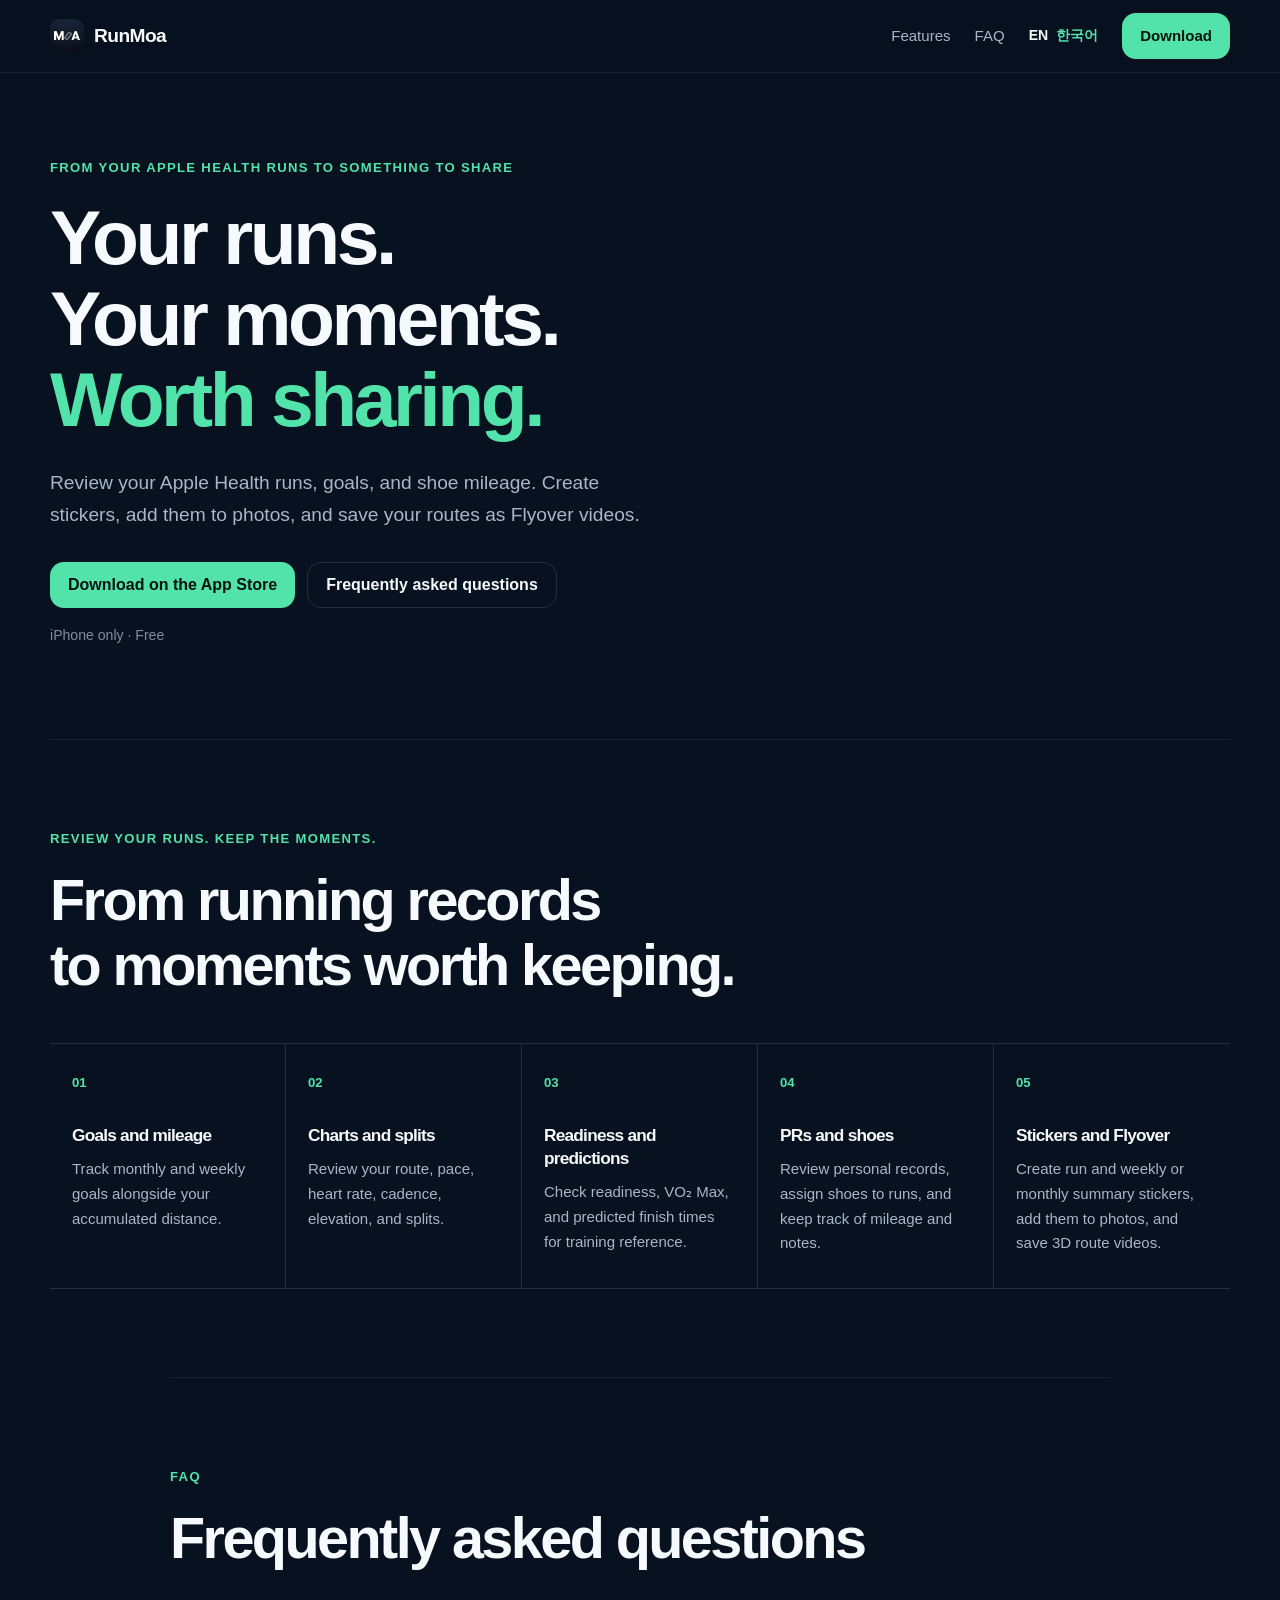
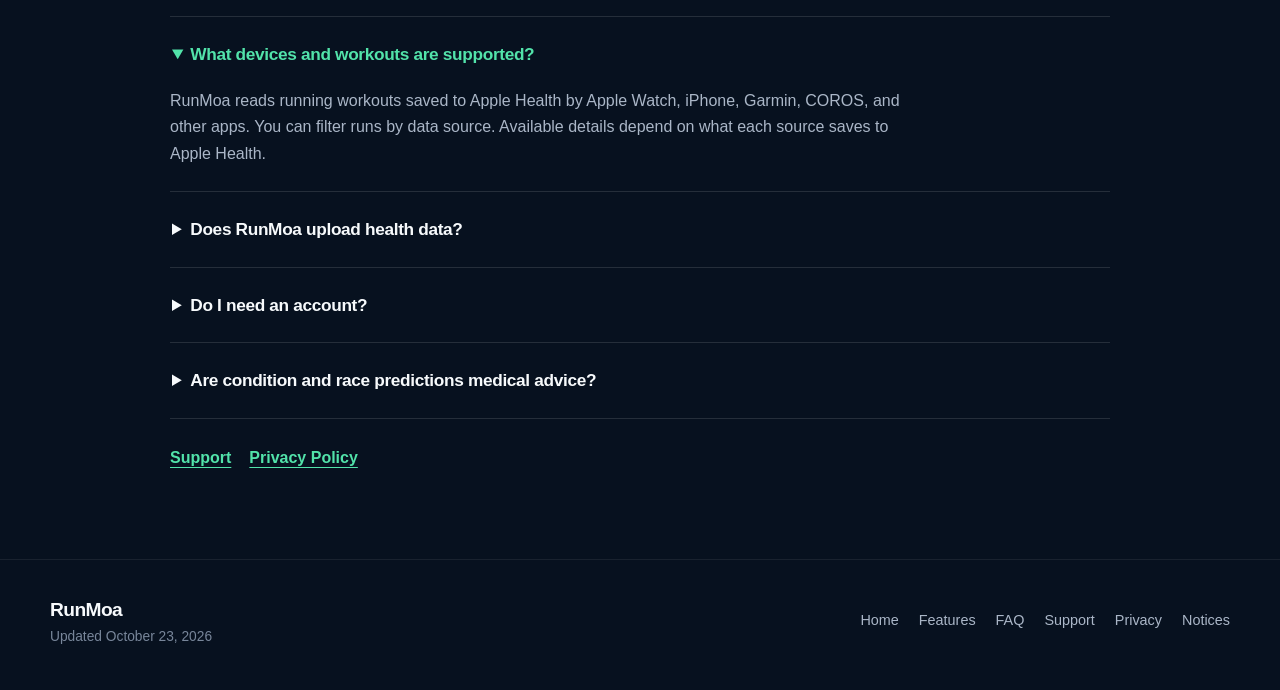
==== en/index.html @ 08055c33 "Refresh Korean and English introduction copy" ====
<!doctype html>
<html lang="en">
<head>
  <meta charset="utf-8"><meta name="viewport" content="width=device-width, initial-scale=1">
  <title>RunMoa | Your runs, in images and motion</title>
  <meta name="description" content="Review your Apple Health runs, track goals and shoe mileage, and create stickers, photo compositions, and Flyover route videos on iPhone.">
  <link rel="canonical" href="https://shnoah.github.io/runmoa/en/">
  <link rel="alternate" hreflang="en" href="https://shnoah.github.io/runmoa/en/">
  <link rel="alternate" hreflang="ko" href="https://shnoah.github.io/runmoa/ko/">
  <meta property="og:locale" content="en_US"><meta property="og:title" content="RunMoa | Your runs, in images and motion"><meta property="og:description" content="Review your runs. Create stickers and Flyover videos."><meta property="og:url" content="https://shnoah.github.io/runmoa/en/"><meta property="og:image" content="https://shnoah.github.io/runmoa/assets/runmoa-icon.png">
  <meta name="apple-itunes-app" content="app-id=6776083533"><link rel="icon" href="../assets/runmoa-icon.png"><link rel="stylesheet" href="../assets/styles.css?v=4">
  <script type="application/ld+json">{"@context":"https://schema.org","@type":"MobileApplication","name":"RunMoa","operatingSystem":"iOS 17.0 or later","applicationCategory":"HealthApplication","description":"An iPhone app for Apple Health running workouts, goals, charts, personal records, shoe mileage, stickers, photo compositions, and Flyover route videos.","url":"https://shnoah.github.io/runmoa/en/","downloadUrl":"https://apps.apple.com/app/id6776083533","offers":{"@type":"Offer","price":"0","priceCurrency":"USD"}}</script>
</head>
<body>
  <a class="skip-link" href="#main">Skip to content</a>
  <header class="site-header"><nav class="nav-shell" aria-label="Main navigation"><a class="brand" href="./" aria-label="RunMoa home"><img src="../assets/runmoa-icon.png" alt="" width="34" height="34"><span>RunMoa</span></a><div class="nav-links"><a href="#features">Features</a><a href="#faq">FAQ</a><span class="language-switch"><strong>EN</strong><a href="../ko/" onclick="localStorage.setItem('runmoa-language','ko')">한국어</a></span><a class="nav-cta" href="https://apps.apple.com/app/id6776083533">Download</a></div></nav></header>
  <main id="main">
    <section class="hero"><div class="hero-content"><p class="eyebrow">FROM YOUR APPLE HEALTH RUNS TO SOMETHING TO SHARE</p><h1>Your runs.<br>Your moments.<br><span>Worth sharing.</span></h1><p class="hero-copy">Review your Apple Health runs, goals, and shoe mileage. Create stickers, add them to photos, and save your routes as Flyover videos.</p><div class="hero-actions"><a class="button-primary" href="https://apps.apple.com/app/id6776083533">Download on the App Store</a><a class="button-secondary" href="#faq">Frequently asked questions</a></div><p class="hero-note">iPhone only · Free</p></div><figure class="hero-visual"><img src="../assets/screenshots/home.png" alt="RunMoa Home showing goals, yearly distance, running condition, VO₂ Max, and recent runs" width="647" height="1400"></figure></section>
    <section class="section" id="features"><div class="section-heading"><p class="eyebrow">REVIEW YOUR RUNS. KEEP THE MOMENTS.</p><h2>From running records<br>to moments worth keeping.</h2></div><div class="feature-list"><article class="feature-item"><span class="feature-index">01</span><h3>Goals and mileage</h3><p>Track monthly and weekly goals alongside your accumulated distance.</p></article><article class="feature-item"><span class="feature-index">02</span><h3>Charts and splits</h3><p>Review your route, pace, heart rate, cadence, elevation, and splits.</p></article><article class="feature-item"><span class="feature-index">03</span><h3>Readiness and predictions</h3><p>Check readiness, VO₂ Max, and predicted finish times for training reference.</p></article><article class="feature-item"><span class="feature-index">04</span><h3>PRs and shoes</h3><p>Review personal records, assign shoes to runs, and keep track of mileage and notes.</p></article><article class="feature-item"><span class="feature-index">05</span><h3>Stickers and Flyover</h3><p>Create run and weekly or monthly summary stickers, add them to photos, and save 3D route videos.</p></article></div></section>
    <section class="section faq-section" id="faq"><div class="section-heading"><p class="eyebrow">FAQ</p><h2>Frequently asked questions</h2></div><div class="faq-list"><details open><summary>What devices and workouts are supported?</summary><p>RunMoa reads running workouts saved to Apple Health by Apple Watch, iPhone, Garmin, COROS, and other apps. You can filter runs by data source. Available details depend on what each source saves to Apple Health.</p></details><details><summary>Does RunMoa upload health data?</summary><p>No. RunMoa does not upload Apple Health workouts, route coordinates, heart rate samples, notes, or shoe data to a developer server. For an outdoor run with a route, it may send the first valid route coordinate and run start time to Apple Maps for a concise location name and to Apple Weather through WeatherKit for historical weather. Distributed builds use Firebase Analytics and Crashlytics without attaching those sensitive details.</p></details><details><summary>Do I need an account?</summary><p>No account is required. You can also explore a bundled sample run before granting Apple Health access.</p></details><details><summary>Are condition and race predictions medical advice?</summary><p>No. They are training references only and are not intended for diagnosis or treatment.</p></details></div><div class="faq-support-links"><a href="support/">Support</a><a href="privacy/">Privacy Policy</a></div></section>
  </main>
  <footer class="site-footer"><div class="footer-shell"><div><a class="brand" href="./"><span>RunMoa</span></a><div class="footer-meta">Updated October 23, 2026</div></div><div class="footer-links"><a href="./">Home</a><a href="#features">Features</a><a href="#faq">FAQ</a><a href="support/">Support</a><a href="privacy/">Privacy</a><a href="notices/">Notices</a></div></div></footer>
</body>
</html>
---- assets/styles.css ----
:root {
  color-scheme: dark;
  --bg: #07111f;
  --surface: #0d1929;
  --text: #f7fafc;
  --muted: #aab6c7;
  --accent: #52e3aa;
  --line: rgba(255, 255, 255, 0.12);
  --line-soft: rgba(255, 255, 255, 0.07);
  --content: 1180px;
  --reading: 760px;
}

* { box-sizing: border-box; }
html { scroll-behavior: smooth; }
body {
  margin: 0;
  background: var(--bg);
  color: var(--text);
  font-family: -apple-system, BlinkMacSystemFont, "Apple SD Gothic Neo", "Segoe UI", sans-serif;
  font-size: 16px;
  line-height: 1.65;
  -webkit-font-smoothing: antialiased;
}
img { display: block; max-width: 100%; }
a { color: inherit; text-underline-offset: 4px; }
a:focus-visible, summary:focus-visible { outline: 3px solid var(--accent); outline-offset: 4px; }

.skip-link {
  position: fixed; top: 10px; left: 10px; z-index: 100;
  padding: 10px 14px; border-radius: 10px;
  background: var(--accent); color: #04130d; font-weight: 800;
  transform: translateY(-150%);
}
.skip-link:focus { transform: translateY(0); }

.site-header {
  position: sticky; top: 0; z-index: 20;
  border-bottom: 1px solid var(--line-soft);
  background: rgba(7, 17, 31, 0.92);
  backdrop-filter: blur(18px);
}
.nav-shell, .hero, .section, .document-shell, .footer-shell {
  width: min(var(--content), calc(100% - 40px)); margin: 0 auto;
}
.nav-shell {
  min-height: 72px; display: flex; align-items: center;
  justify-content: space-between; gap: 24px;
}
.brand {
  display: inline-flex; align-items: center; gap: 10px;
  text-decoration: none; font-size: 1.2rem; font-weight: 900; letter-spacing: -0.03em;
}
.brand img { width: 34px; height: 34px; border-radius: 9px; }
.nav-links { display: flex; align-items: center; gap: 24px; color: var(--muted); font-size: 0.94rem; }
.nav-links a { text-decoration: none; }
.nav-links a:hover { color: var(--text); }
.language-switch { display: inline-flex; align-items: center; gap: 8px; color: var(--muted); font-size: 0.88rem; }
.language-switch a { color: var(--accent); font-weight: 760; text-decoration: none; }
.language-switch strong { color: var(--text); }

.nav-cta, .button-primary, .button-secondary {
  display: inline-flex; align-items: center; justify-content: center;
  min-height: 46px; padding: 0 18px; border-radius: 14px;
  text-decoration: none; font-weight: 800;
}
.nav-cta, .button-primary { background: var(--accent); color: #04130d; }
.nav-cta:hover, .button-primary:hover { background: #70ebba; }
.button-secondary { border: 1px solid var(--line); color: var(--text); }
.button-secondary:hover { border-color: rgba(82, 227, 170, 0.55); }

.hero {
  display: grid; grid-template-columns: minmax(0, 1fr) auto;
  align-items: center; gap: clamp(44px, 8vw, 108px);
  padding: 84px 0 92px;
}
.hero-content { min-width: 0; }
.eyebrow {
  margin: 0 0 18px; color: var(--accent);
  font-size: 0.82rem; font-weight: 850; letter-spacing: 0.1em;
}
h1, h2, h3 { margin-top: 0; letter-spacing: -0.045em; }
p { overflow-wrap: break-word; }
.hero h1 {
  max-width: 680px; margin-bottom: 26px;
  font-size: clamp(3rem, 6vw, 5.6rem); line-height: 1.06;
}
.hero h1 span { color: var(--accent); }
.hero-copy { max-width: 620px; margin: 0 0 32px; color: var(--muted); font-size: clamp(1.05rem, 2vw, 1.2rem); }
.hero-actions { display: flex; flex-wrap: wrap; gap: 12px; }
.hero-note { margin: 16px 0 0; color: #7f8da1; font-size: 0.88rem; }
.hero-visual {
  width: min(100%, 340px); margin: 0; padding: 10px;
  border: 1px solid var(--line); border-radius: 26px; background: var(--surface);
  box-shadow: 0 20px 54px rgba(0, 0, 0, 0.2);
}
.hero-visual img { width: 100%; height: auto; border-radius: 18px; }
html[lang="en"] .hero-visual { display: none; }

.section { padding: 88px 0; border-top: 1px solid var(--line-soft); }
.section-heading { margin-bottom: 46px; }
.section-heading h2, .document-hero h1 {
  margin-bottom: 0; font-size: clamp(2.2rem, 4.5vw, 4rem); line-height: 1.12;
}
.feature-list {
  display: grid; grid-template-columns: repeat(5, minmax(0, 1fr));
  border-top: 1px solid var(--line); border-bottom: 1px solid var(--line);
}
.feature-item { padding: 28px 22px 32px; border-right: 1px solid var(--line); }
.feature-item:last-child { border-right: 0; }
.feature-index { display: block; margin-bottom: 30px; color: var(--accent); font-size: 0.82rem; font-weight: 850; }
.feature-item h3 { margin-bottom: 10px; font-size: 1.08rem; line-height: 1.35; }
.feature-item p { margin: 0; color: var(--muted); font-size: 0.94rem; }

.faq-section { max-width: 940px; }
.faq-list { border-top: 1px solid var(--line); }
.faq-list details { border-bottom: 1px solid var(--line); }
.faq-list summary {
  padding: 23px 2px; cursor: pointer;
  font-size: 1.08rem; font-weight: 760; letter-spacing: -0.02em;
}
.faq-list details[open] summary { color: var(--accent); }
.faq-list details p { max-width: 760px; margin: -4px 0 24px; color: var(--muted); }
.faq-support-links { display: flex; flex-wrap: wrap; gap: 18px; margin-top: 26px; }
.faq-support-links a { color: var(--accent); font-weight: 750; }

.document-shell { max-width: var(--reading); padding: 72px 0 104px; }
.document-hero { margin-bottom: 54px; }
.document-hero .eyebrow { margin-top: 18px; }
.document-hero > p { color: var(--muted); }
.updated { color: var(--accent) !important; font-weight: 750; }
.document-section, .notice { padding: 30px 0; border-top: 1px solid var(--line); }
.document-section h2, .notice h2 { margin-bottom: 12px; font-size: 1.35rem; letter-spacing: -0.025em; }
.document-section p, .document-section li, .notice p { color: var(--muted); }
.document-section ul { padding-left: 22px; }
.document-section a, .notice a { color: var(--accent); }

.site-footer { border-top: 1px solid var(--line-soft); }
.footer-shell {
  padding: 34px 0 42px; display: flex; align-items: center;
  justify-content: space-between; gap: 32px;
}
.footer-meta { color: #78869a; font-size: 0.86rem; }
.footer-links { display: flex; flex-wrap: wrap; justify-content: flex-end; gap: 20px; color: var(--muted); font-size: 0.9rem; }
.footer-links a { text-decoration: none; }

@media (max-width: 980px) {
  .feature-list { grid-template-columns: repeat(2, 1fr); }
  .feature-item { border-bottom: 1px solid var(--line); }
  .feature-item:nth-child(2n) { border-right: 0; }
  .feature-item:last-child { grid-column: 1 / -1; border-bottom: 0; }
}

@media (max-width: 760px) {
  .nav-shell, .hero, .section, .document-shell, .footer-shell { width: min(100% - 28px, var(--content)); }
  .nav-shell { min-height: 64px; }
  .site-header .brand span { display: none; }
  .nav-links a:not(.nav-cta) { display: none; }
  .nav-links .language-switch { display: inline-flex; }
  .hero { grid-template-columns: 1fr; gap: 46px; padding: 58px 0 68px; }
  .hero h1 { font-size: clamp(2.65rem, 12vw, 3.35rem); }
  .hero-visual { width: min(100%, 320px); justify-self: center; }
  .section { padding: 70px 0; }
  .section-heading { margin-bottom: 34px; }
  .footer-shell { align-items: flex-start; flex-direction: column; }
  .footer-links { justify-content: flex-start; }
}

@media (max-width: 520px) {
  .hero-actions { flex-direction: column; }
  .button-primary, .button-secondary { width: 100%; }
  .feature-list { grid-template-columns: 1fr; }
  .feature-item, .feature-item:nth-child(2n) { border-right: 0; }
  .feature-item:last-child { grid-column: auto; }
  .faq-list summary { font-size: 1rem; }
}

@media (prefers-reduced-motion: reduce) {
  html { scroll-behavior: auto; }
  *, *::before, *::after { transition-duration: 0.01ms !important; animation-duration: 0.01ms !important; }
}
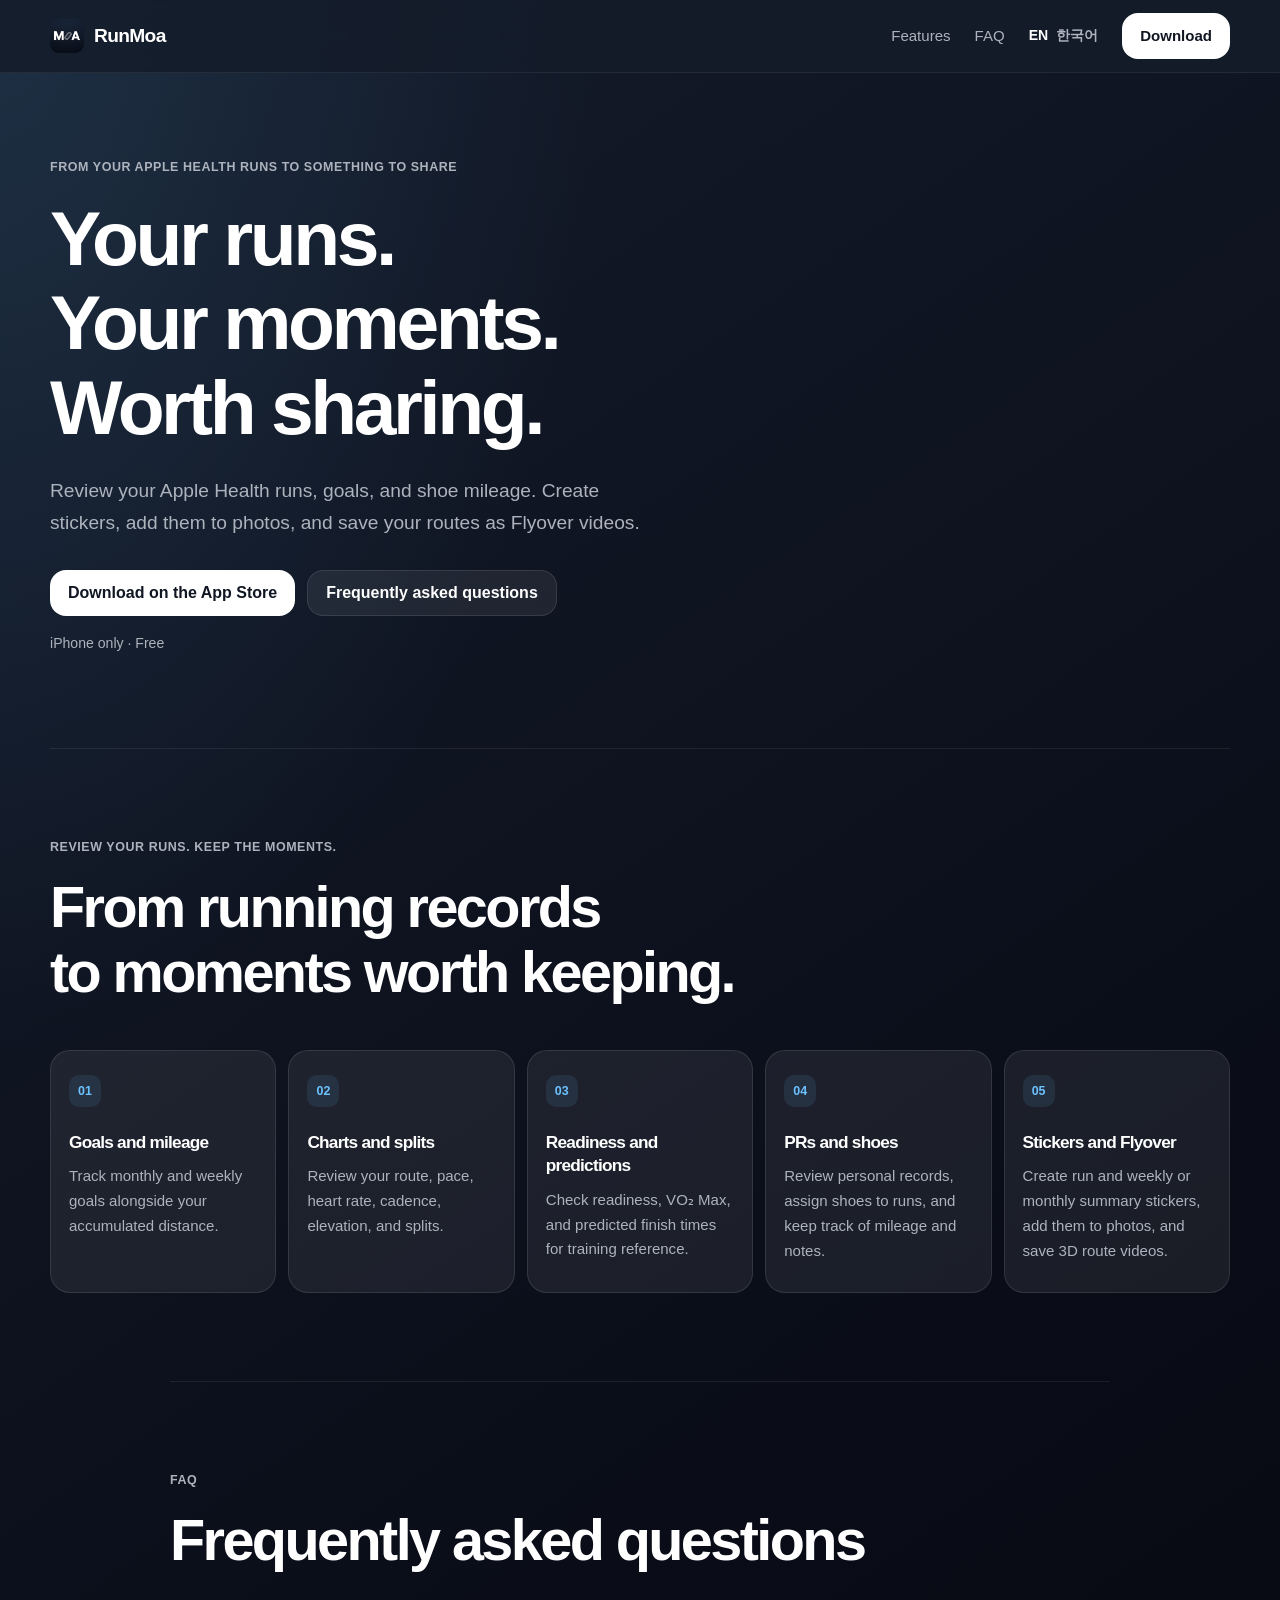
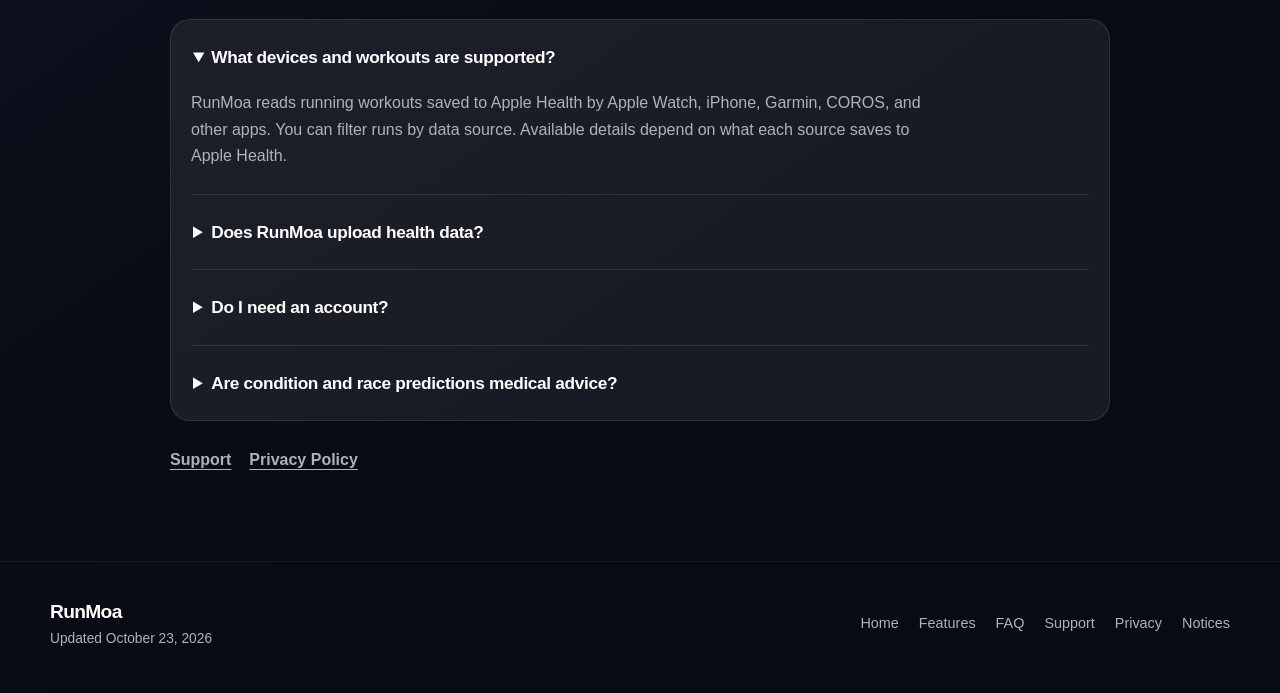
==== commit bab62089: "Match introduction styling to RunMoa app" ====
--- a/en/index.html
+++ b/en/index.html
@@ -8,7 +8,7 @@
   <link rel="alternate" hreflang="en" href="https://shnoah.github.io/runmoa/en/">
   <link rel="alternate" hreflang="ko" href="https://shnoah.github.io/runmoa/ko/">
   <meta property="og:locale" content="en_US"><meta property="og:title" content="RunMoa | Your runs, in images and motion"><meta property="og:description" content="Review your runs. Create stickers and Flyover videos."><meta property="og:url" content="https://shnoah.github.io/runmoa/en/"><meta property="og:image" content="https://shnoah.github.io/runmoa/assets/runmoa-icon.png">
-  <meta name="apple-itunes-app" content="app-id=6776083533"><link rel="icon" href="../assets/runmoa-icon.png"><link rel="stylesheet" href="../assets/styles.css?v=4">
+  <meta name="apple-itunes-app" content="app-id=6776083533"><link rel="icon" href="../assets/runmoa-icon.png"><link rel="stylesheet" href="../assets/styles.css?v=5">
   <script type="application/ld+json">{"@context":"https://schema.org","@type":"MobileApplication","name":"RunMoa","operatingSystem":"iOS 17.0 or later","applicationCategory":"HealthApplication","description":"An iPhone app for Apple Health running workouts, goals, charts, personal records, shoe mileage, stickers, photo compositions, and Flyover route videos.","url":"https://shnoah.github.io/runmoa/en/","downloadUrl":"https://apps.apple.com/app/id6776083533","offers":{"@type":"Offer","price":"0","priceCurrency":"USD"}}</script>
 </head>
 <body>
--- a/assets/styles.css
+++ b/assets/styles.css
@@ -1,11 +1,13 @@
 :root {
   color-scheme: dark;
-  --bg: #07111f;
-  --surface: #0d1929;
-  --text: #f7fafc;
-  --muted: #aab6c7;
-  --accent: #52e3aa;
-  --line: rgba(255, 255, 255, 0.12);
+  --bg: #141c2b;
+  --bg-deep: #080a14;
+  --surface: rgba(255, 255, 255, 0.07);
+  --text: #ffffff;
+  --muted: #adb3bd;
+  --accent: #6bc2ff;
+  --track: #4ae0a1;
+  --line: rgba(255, 255, 255, 0.10);
   --line-soft: rgba(255, 255, 255, 0.07);
   --content: 1180px;
   --reading: 760px;
@@ -15,7 +17,8 @@
 html { scroll-behavior: smooth; }
 body {
   margin: 0;
-  background: var(--bg);
+  background: radial-gradient(ellipse at 0 0, rgba(107, 194, 255, 0.12), transparent 600px),
+    linear-gradient(145deg, var(--bg), var(--bg-deep) 75%);
   color: var(--text);
   font-family: -apple-system, BlinkMacSystemFont, "Apple SD Gothic Neo", "Segoe UI", sans-serif;
   font-size: 16px;
@@ -29,7 +32,7 @@
 .skip-link {
   position: fixed; top: 10px; left: 10px; z-index: 100;
   padding: 10px 14px; border-radius: 10px;
-  background: var(--accent); color: #04130d; font-weight: 800;
+  background: var(--text); color: var(--bg-deep); font-weight: 700;
   transform: translateY(-150%);
 }
 .skip-link:focus { transform: translateY(0); }
@@ -37,7 +40,7 @@
 .site-header {
   position: sticky; top: 0; z-index: 20;
   border-bottom: 1px solid var(--line-soft);
-  background: rgba(7, 17, 31, 0.92);
+  background: rgba(20, 28, 43, 0.86);
   backdrop-filter: blur(18px);
 }
 .nav-shell, .hero, .section, .document-shell, .footer-shell {
@@ -49,25 +52,25 @@
 }
 .brand {
   display: inline-flex; align-items: center; gap: 10px;
-  text-decoration: none; font-size: 1.2rem; font-weight: 900; letter-spacing: -0.03em;
+  text-decoration: none; font-size: 1.2rem; font-weight: 800; letter-spacing: -0.035em;
 }
 .brand img { width: 34px; height: 34px; border-radius: 9px; }
 .nav-links { display: flex; align-items: center; gap: 24px; color: var(--muted); font-size: 0.94rem; }
 .nav-links a { text-decoration: none; }
 .nav-links a:hover { color: var(--text); }
 .language-switch { display: inline-flex; align-items: center; gap: 8px; color: var(--muted); font-size: 0.88rem; }
-.language-switch a { color: var(--accent); font-weight: 760; text-decoration: none; }
+.language-switch a { color: var(--muted); font-weight: 600; text-decoration: none; }
 .language-switch strong { color: var(--text); }
 
 .nav-cta, .button-primary, .button-secondary {
   display: inline-flex; align-items: center; justify-content: center;
-  min-height: 46px; padding: 0 18px; border-radius: 14px;
-  text-decoration: none; font-weight: 800;
+  min-height: 46px; padding: 0 18px; border-radius: 16px;
+  text-decoration: none; font-weight: 700;
 }
-.nav-cta, .button-primary { background: var(--accent); color: #04130d; }
-.nav-cta:hover, .button-primary:hover { background: #70ebba; }
-.button-secondary { border: 1px solid var(--line); color: var(--text); }
-.button-secondary:hover { border-color: rgba(82, 227, 170, 0.55); }
+.nav-cta, .button-primary { background: #ffffff; color: #101622; }
+.nav-cta:hover, .button-primary:hover { background: #e2e8f0; color: #101622; }
+.button-secondary { border: 1px solid var(--line); background: var(--surface); color: var(--text); }
+.button-secondary:hover { border-color: rgba(255, 255, 255, 0.28); background: rgba(255, 255, 255, 0.10); }
 
 .hero {
   display: grid; grid-template-columns: minmax(0, 1fr) auto;
@@ -76,22 +79,22 @@
 }
 .hero-content { min-width: 0; }
 .eyebrow {
-  margin: 0 0 18px; color: var(--accent);
-  font-size: 0.82rem; font-weight: 850; letter-spacing: 0.1em;
+  margin: 0 0 18px; color: var(--muted);
+  font-size: 0.78rem; font-weight: 600; letter-spacing: 0.045em;
 }
 h1, h2, h3 { margin-top: 0; letter-spacing: -0.045em; }
 p { overflow-wrap: break-word; }
 .hero h1 {
   max-width: 680px; margin-bottom: 26px;
-  font-size: clamp(3rem, 6vw, 5.6rem); line-height: 1.06;
+  font-size: clamp(3rem, 6vw, 5.6rem); line-height: 1.1; font-weight: 750;
 }
-.hero h1 span { color: var(--accent); }
+.hero h1 span { color: var(--text); }
 .hero-copy { max-width: 620px; margin: 0 0 32px; color: var(--muted); font-size: clamp(1.05rem, 2vw, 1.2rem); }
 .hero-actions { display: flex; flex-wrap: wrap; gap: 12px; }
-.hero-note { margin: 16px 0 0; color: #7f8da1; font-size: 0.88rem; }
+.hero-note { margin: 16px 0 0; color: var(--muted); font-size: 0.88rem; }
 .hero-visual {
   width: min(100%, 340px); margin: 0; padding: 10px;
-  border: 1px solid var(--line); border-radius: 26px; background: var(--surface);
+  border: 1px solid var(--line); border-radius: 30px; background: var(--surface);
   box-shadow: 0 20px 54px rgba(0, 0, 0, 0.2);
 }
 .hero-visual img { width: 100%; height: auto; border-radius: 18px; }
@@ -104,25 +107,26 @@
 }
 .feature-list {
   display: grid; grid-template-columns: repeat(5, minmax(0, 1fr));
-  border-top: 1px solid var(--line); border-bottom: 1px solid var(--line);
+  gap: 12px;
 }
-.feature-item { padding: 28px 22px 32px; border-right: 1px solid var(--line); }
-.feature-item:last-child { border-right: 0; }
-.feature-index { display: block; margin-bottom: 30px; color: var(--accent); font-size: 0.82rem; font-weight: 850; }
+.feature-item { padding: 24px 18px 28px; border: 1px solid var(--line); border-radius: 20px; background: var(--surface); }
+.feature-item:last-child { border-right: 1px solid var(--line); }
+.feature-index { display: inline-flex; align-items: center; justify-content: center; width: 32px; height: 32px; margin-bottom: 24px; border-radius: 10px; background: rgba(107, 194, 255, 0.10); color: var(--accent); font-size: 0.78rem; font-weight: 650; font-variant-numeric: tabular-nums; }
 .feature-item h3 { margin-bottom: 10px; font-size: 1.08rem; line-height: 1.35; }
 .feature-item p { margin: 0; color: var(--muted); font-size: 0.94rem; }
 
 .faq-section { max-width: 940px; }
-.faq-list { border-top: 1px solid var(--line); }
+.faq-list { border: 1px solid var(--line); border-radius: 20px; padding: 0 20px; background: var(--surface); }
+.faq-list details:last-child { border-bottom: 0; }
 .faq-list details { border-bottom: 1px solid var(--line); }
 .faq-list summary {
   padding: 23px 2px; cursor: pointer;
   font-size: 1.08rem; font-weight: 760; letter-spacing: -0.02em;
 }
-.faq-list details[open] summary { color: var(--accent); }
+.faq-list details[open] summary { color: var(--text); }
 .faq-list details p { max-width: 760px; margin: -4px 0 24px; color: var(--muted); }
 .faq-support-links { display: flex; flex-wrap: wrap; gap: 18px; margin-top: 26px; }
-.faq-support-links a { color: var(--accent); font-weight: 750; }
+.faq-support-links a { color: var(--muted); font-weight: 600; }
 
 .document-shell { max-width: var(--reading); padding: 72px 0 104px; }
 .document-hero { margin-bottom: 54px; }
@@ -140,15 +144,15 @@
   padding: 34px 0 42px; display: flex; align-items: center;
   justify-content: space-between; gap: 32px;
 }
-.footer-meta { color: #78869a; font-size: 0.86rem; }
+.footer-meta { color: var(--muted); font-size: 0.86rem; }
 .footer-links { display: flex; flex-wrap: wrap; justify-content: flex-end; gap: 20px; color: var(--muted); font-size: 0.9rem; }
 .footer-links a { text-decoration: none; }
 
 @media (max-width: 980px) {
   .feature-list { grid-template-columns: repeat(2, 1fr); }
   .feature-item { border-bottom: 1px solid var(--line); }
-  .feature-item:nth-child(2n) { border-right: 0; }
-  .feature-item:last-child { grid-column: 1 / -1; border-bottom: 0; }
+  .feature-item:nth-child(2n) { border-right: 1px solid var(--line); }
+  .feature-item:last-child { grid-column: 1 / -1; }
 }
 
 @media (max-width: 760px) {
@@ -170,7 +174,7 @@
   .hero-actions { flex-direction: column; }
   .button-primary, .button-secondary { width: 100%; }
   .feature-list { grid-template-columns: 1fr; }
-  .feature-item, .feature-item:nth-child(2n) { border-right: 0; }
+  .feature-item, .feature-item:nth-child(2n) { border-right: 1px solid var(--line); }
   .feature-item:last-child { grid-column: auto; }
   .faq-list summary { font-size: 1rem; }
 }
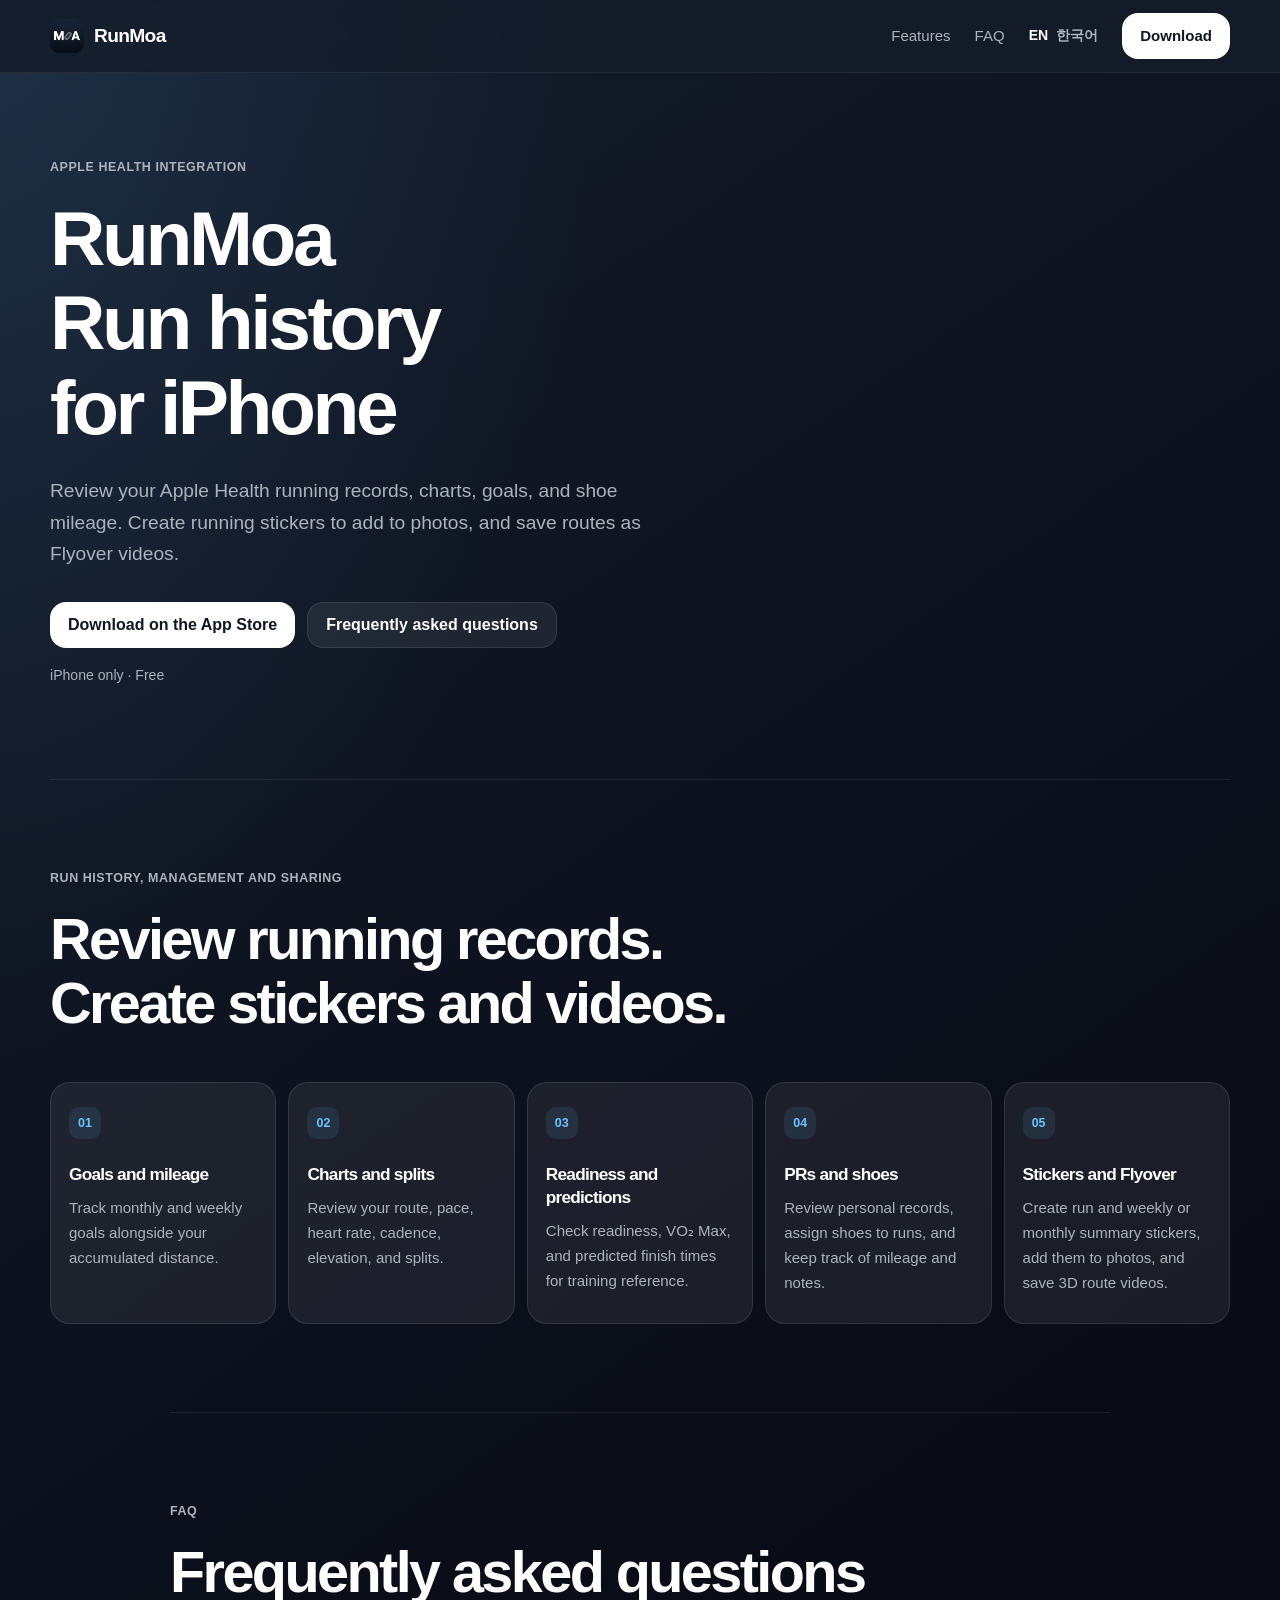
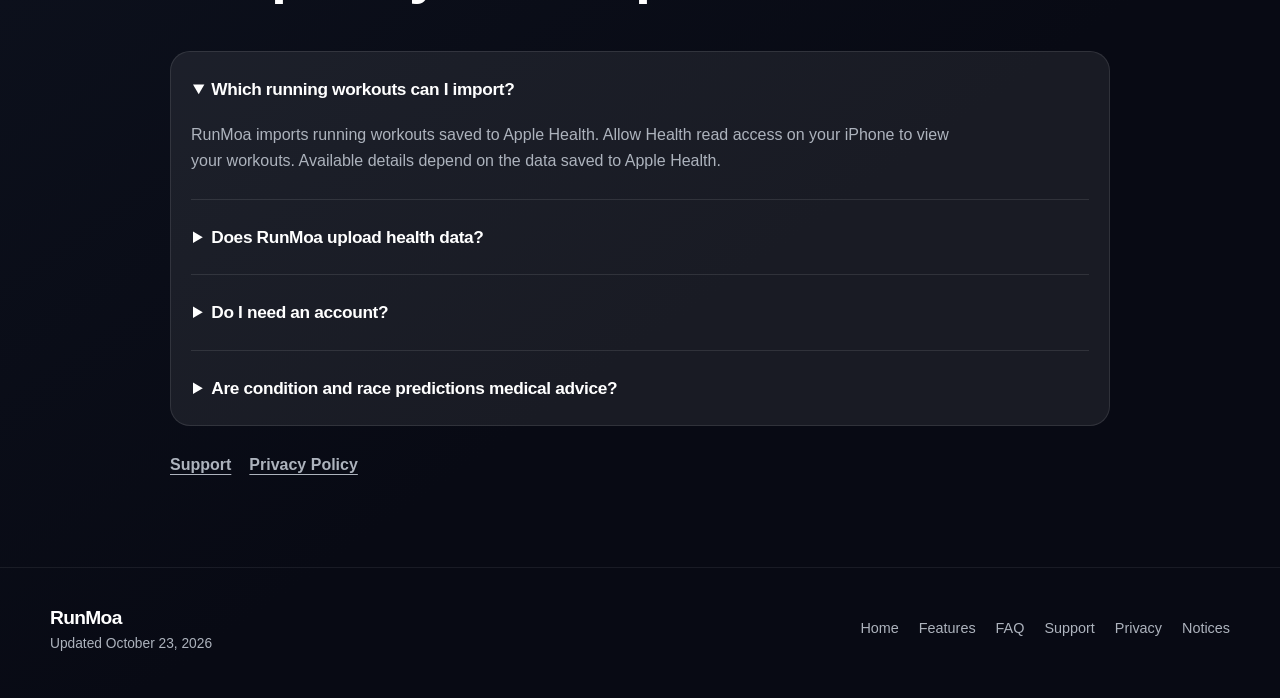
==== commit 7c3c8bd0: "Use factual introduction copy and narrow support claims" ====
--- a/en/index.html
+++ b/en/index.html
@@ -2,12 +2,12 @@
 <html lang="en">
 <head>
   <meta charset="utf-8"><meta name="viewport" content="width=device-width, initial-scale=1">
-  <title>RunMoa | Your runs, in images and motion</title>
-  <meta name="description" content="Review your Apple Health runs, track goals and shoe mileage, and create stickers, photo compositions, and Flyover route videos on iPhone.">
+  <title>RunMoa | Running Records for iPhone</title>
+  <meta name="description" content="RunMoa is an iPhone app for Apple Health running records, charts, goals, shoe mileage, running stickers, photo compositions, and Flyover route videos.">
   <link rel="canonical" href="https://shnoah.github.io/runmoa/en/">
   <link rel="alternate" hreflang="en" href="https://shnoah.github.io/runmoa/en/">
   <link rel="alternate" hreflang="ko" href="https://shnoah.github.io/runmoa/ko/">
-  <meta property="og:locale" content="en_US"><meta property="og:title" content="RunMoa | Your runs, in images and motion"><meta property="og:description" content="Review your runs. Create stickers and Flyover videos."><meta property="og:url" content="https://shnoah.github.io/runmoa/en/"><meta property="og:image" content="https://shnoah.github.io/runmoa/assets/runmoa-icon.png">
+  <meta property="og:locale" content="en_US"><meta property="og:title" content="RunMoa | Running Records for iPhone"><meta property="og:description" content="An iPhone app for Apple Health running records, goals, shoe mileage, stickers, and Flyover videos."><meta property="og:url" content="https://shnoah.github.io/runmoa/en/"><meta property="og:image" content="https://shnoah.github.io/runmoa/assets/runmoa-icon.png">
   <meta name="apple-itunes-app" content="app-id=6776083533"><link rel="icon" href="../assets/runmoa-icon.png"><link rel="stylesheet" href="../assets/styles.css?v=5">
   <script type="application/ld+json">{"@context":"https://schema.org","@type":"MobileApplication","name":"RunMoa","operatingSystem":"iOS 17.0 or later","applicationCategory":"HealthApplication","description":"An iPhone app for Apple Health running workouts, goals, charts, personal records, shoe mileage, stickers, photo compositions, and Flyover route videos.","url":"https://shnoah.github.io/runmoa/en/","downloadUrl":"https://apps.apple.com/app/id6776083533","offers":{"@type":"Offer","price":"0","priceCurrency":"USD"}}</script>
 </head>
@@ -15,9 +15,9 @@
   <a class="skip-link" href="#main">Skip to content</a>
   <header class="site-header"><nav class="nav-shell" aria-label="Main navigation"><a class="brand" href="./" aria-label="RunMoa home"><img src="../assets/runmoa-icon.png" alt="" width="34" height="34"><span>RunMoa</span></a><div class="nav-links"><a href="#features">Features</a><a href="#faq">FAQ</a><span class="language-switch"><strong>EN</strong><a href="../ko/" onclick="localStorage.setItem('runmoa-language','ko')">한국어</a></span><a class="nav-cta" href="https://apps.apple.com/app/id6776083533">Download</a></div></nav></header>
   <main id="main">
-    <section class="hero"><div class="hero-content"><p class="eyebrow">FROM YOUR APPLE HEALTH RUNS TO SOMETHING TO SHARE</p><h1>Your runs.<br>Your moments.<br><span>Worth sharing.</span></h1><p class="hero-copy">Review your Apple Health runs, goals, and shoe mileage. Create stickers, add them to photos, and save your routes as Flyover videos.</p><div class="hero-actions"><a class="button-primary" href="https://apps.apple.com/app/id6776083533">Download on the App Store</a><a class="button-secondary" href="#faq">Frequently asked questions</a></div><p class="hero-note">iPhone only · Free</p></div><figure class="hero-visual"><img src="../assets/screenshots/home.png" alt="RunMoa Home showing goals, yearly distance, running condition, VO₂ Max, and recent runs" width="647" height="1400"></figure></section>
-    <section class="section" id="features"><div class="section-heading"><p class="eyebrow">REVIEW YOUR RUNS. KEEP THE MOMENTS.</p><h2>From running records<br>to moments worth keeping.</h2></div><div class="feature-list"><article class="feature-item"><span class="feature-index">01</span><h3>Goals and mileage</h3><p>Track monthly and weekly goals alongside your accumulated distance.</p></article><article class="feature-item"><span class="feature-index">02</span><h3>Charts and splits</h3><p>Review your route, pace, heart rate, cadence, elevation, and splits.</p></article><article class="feature-item"><span class="feature-index">03</span><h3>Readiness and predictions</h3><p>Check readiness, VO₂ Max, and predicted finish times for training reference.</p></article><article class="feature-item"><span class="feature-index">04</span><h3>PRs and shoes</h3><p>Review personal records, assign shoes to runs, and keep track of mileage and notes.</p></article><article class="feature-item"><span class="feature-index">05</span><h3>Stickers and Flyover</h3><p>Create run and weekly or monthly summary stickers, add them to photos, and save 3D route videos.</p></article></div></section>
-    <section class="section faq-section" id="faq"><div class="section-heading"><p class="eyebrow">FAQ</p><h2>Frequently asked questions</h2></div><div class="faq-list"><details open><summary>What devices and workouts are supported?</summary><p>RunMoa reads running workouts saved to Apple Health by Apple Watch, iPhone, Garmin, COROS, and other apps. You can filter runs by data source. Available details depend on what each source saves to Apple Health.</p></details><details><summary>Does RunMoa upload health data?</summary><p>No. RunMoa does not upload Apple Health workouts, route coordinates, heart rate samples, notes, or shoe data to a developer server. For an outdoor run with a route, it may send the first valid route coordinate and run start time to Apple Maps for a concise location name and to Apple Weather through WeatherKit for historical weather. Distributed builds use Firebase Analytics and Crashlytics without attaching those sensitive details.</p></details><details><summary>Do I need an account?</summary><p>No account is required. You can also explore a bundled sample run before granting Apple Health access.</p></details><details><summary>Are condition and race predictions medical advice?</summary><p>No. They are training references only and are not intended for diagnosis or treatment.</p></details></div><div class="faq-support-links"><a href="support/">Support</a><a href="privacy/">Privacy Policy</a></div></section>
+    <section class="hero"><div class="hero-content"><p class="eyebrow">APPLE HEALTH INTEGRATION</p><h1>RunMoa<br>Run history<br><span>for iPhone</span></h1><p class="hero-copy">Review your Apple Health running records, charts, goals, and shoe mileage. Create running stickers to add to photos, and save routes as Flyover videos.</p><div class="hero-actions"><a class="button-primary" href="https://apps.apple.com/app/id6776083533">Download on the App Store</a><a class="button-secondary" href="#faq">Frequently asked questions</a></div><p class="hero-note">iPhone only · Free</p></div><figure class="hero-visual"><img src="../assets/screenshots/home.png" alt="RunMoa Home showing goals, yearly distance, running condition, VO₂ Max, and recent runs" width="647" height="1400"></figure></section>
+    <section class="section" id="features"><div class="section-heading"><p class="eyebrow">RUN HISTORY, MANAGEMENT AND SHARING</p><h2>Review running records.<br>Create stickers and videos.</h2></div><div class="feature-list"><article class="feature-item"><span class="feature-index">01</span><h3>Goals and mileage</h3><p>Track monthly and weekly goals alongside your accumulated distance.</p></article><article class="feature-item"><span class="feature-index">02</span><h3>Charts and splits</h3><p>Review your route, pace, heart rate, cadence, elevation, and splits.</p></article><article class="feature-item"><span class="feature-index">03</span><h3>Readiness and predictions</h3><p>Check readiness, VO₂ Max, and predicted finish times for training reference.</p></article><article class="feature-item"><span class="feature-index">04</span><h3>PRs and shoes</h3><p>Review personal records, assign shoes to runs, and keep track of mileage and notes.</p></article><article class="feature-item"><span class="feature-index">05</span><h3>Stickers and Flyover</h3><p>Create run and weekly or monthly summary stickers, add them to photos, and save 3D route videos.</p></article></div></section>
+    <section class="section faq-section" id="faq"><div class="section-heading"><p class="eyebrow">FAQ</p><h2>Frequently asked questions</h2></div><div class="faq-list"><details open><summary>Which running workouts can I import?</summary><p>RunMoa imports running workouts saved to Apple Health. Allow Health read access on your iPhone to view your workouts. Available details depend on the data saved to Apple Health.</p></details><details><summary>Does RunMoa upload health data?</summary><p>No. RunMoa does not upload Apple Health workouts, route coordinates, heart rate samples, notes, or shoe data to a developer server. For an outdoor run with a route, it may send the first valid route coordinate and run start time to Apple Maps for a concise location name and to Apple Weather through WeatherKit for historical weather. Distributed builds use Firebase Analytics and Crashlytics without attaching those sensitive details.</p></details><details><summary>Do I need an account?</summary><p>No account is required. You can also explore a bundled sample run before granting Apple Health access.</p></details><details><summary>Are condition and race predictions medical advice?</summary><p>No. They are training references only and are not intended for diagnosis or treatment.</p></details></div><div class="faq-support-links"><a href="support/">Support</a><a href="privacy/">Privacy Policy</a></div></section>
   </main>
   <footer class="site-footer"><div class="footer-shell"><div><a class="brand" href="./"><span>RunMoa</span></a><div class="footer-meta">Updated October 23, 2026</div></div><div class="footer-links"><a href="./">Home</a><a href="#features">Features</a><a href="#faq">FAQ</a><a href="support/">Support</a><a href="privacy/">Privacy</a><a href="notices/">Notices</a></div></div></footer>
 </body>
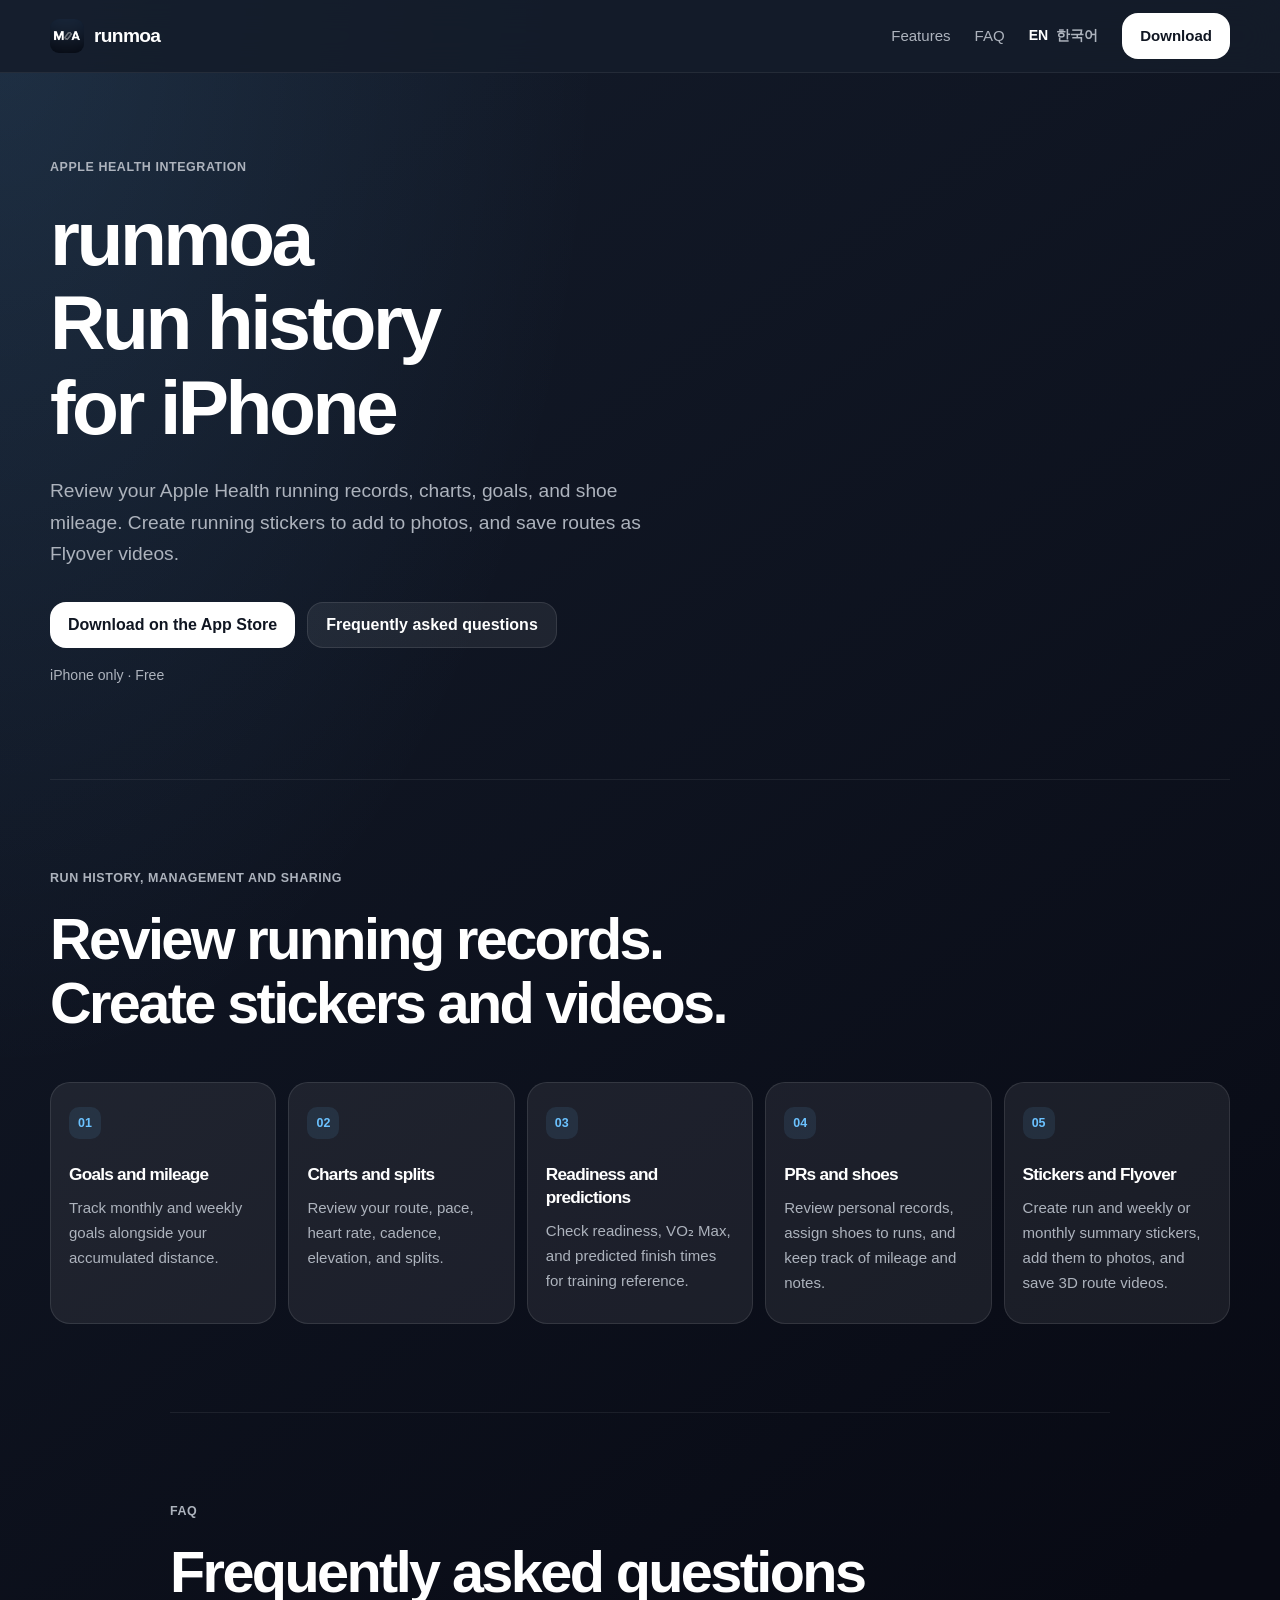
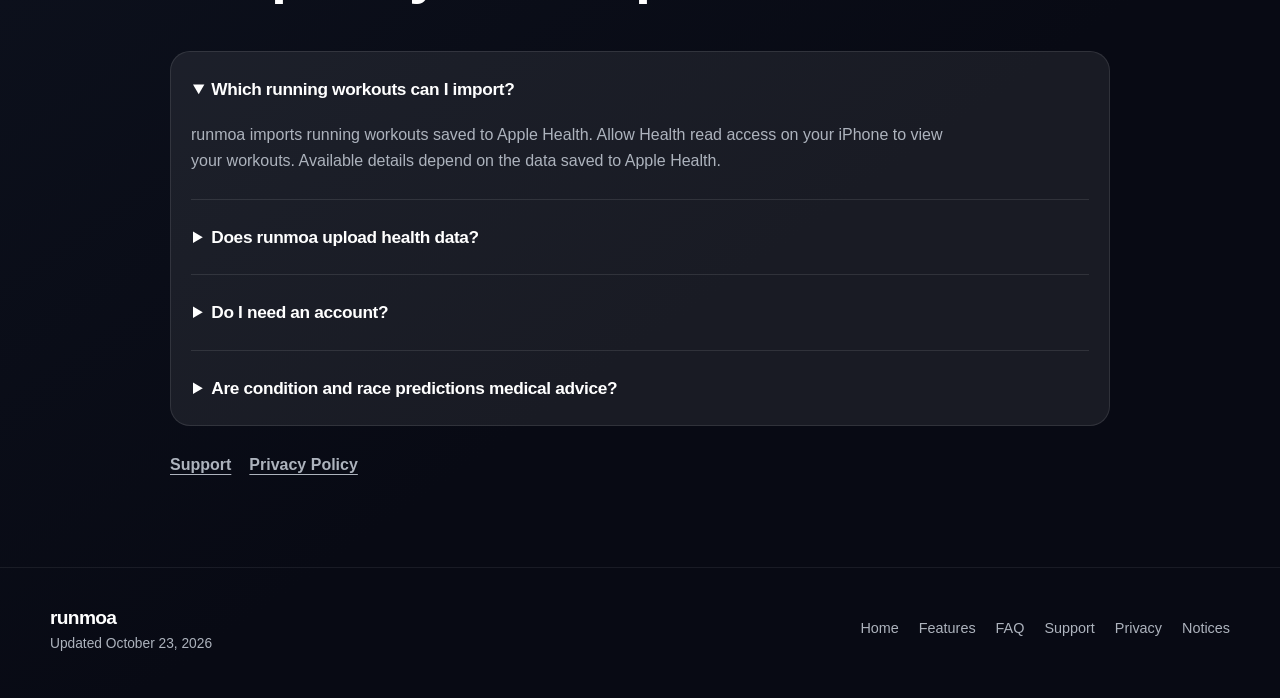
==== commit 342b3493: "Use exact runmoa product name in introduction" ====
--- a/en/index.html
+++ b/en/index.html
@@ -2,23 +2,23 @@
 <html lang="en">
 <head>
   <meta charset="utf-8"><meta name="viewport" content="width=device-width, initial-scale=1">
-  <title>RunMoa | Running Records for iPhone</title>
-  <meta name="description" content="RunMoa is an iPhone app for Apple Health running records, charts, goals, shoe mileage, running stickers, photo compositions, and Flyover route videos.">
+  <title>runmoa | Running Records for iPhone</title>
+  <meta name="description" content="runmoa is an iPhone app for Apple Health running records, charts, goals, shoe mileage, running stickers, photo compositions, and Flyover route videos.">
   <link rel="canonical" href="https://shnoah.github.io/runmoa/en/">
   <link rel="alternate" hreflang="en" href="https://shnoah.github.io/runmoa/en/">
   <link rel="alternate" hreflang="ko" href="https://shnoah.github.io/runmoa/ko/">
-  <meta property="og:locale" content="en_US"><meta property="og:title" content="RunMoa | Running Records for iPhone"><meta property="og:description" content="An iPhone app for Apple Health running records, goals, shoe mileage, stickers, and Flyover videos."><meta property="og:url" content="https://shnoah.github.io/runmoa/en/"><meta property="og:image" content="https://shnoah.github.io/runmoa/assets/runmoa-icon.png">
+  <meta property="og:locale" content="en_US"><meta property="og:title" content="runmoa | Running Records for iPhone"><meta property="og:description" content="An iPhone app for Apple Health running records, goals, shoe mileage, stickers, and Flyover videos."><meta property="og:url" content="https://shnoah.github.io/runmoa/en/"><meta property="og:image" content="https://shnoah.github.io/runmoa/assets/runmoa-icon.png">
   <meta name="apple-itunes-app" content="app-id=6776083533"><link rel="icon" href="../assets/runmoa-icon.png"><link rel="stylesheet" href="../assets/styles.css?v=5">
-  <script type="application/ld+json">{"@context":"https://schema.org","@type":"MobileApplication","name":"RunMoa","operatingSystem":"iOS 17.0 or later","applicationCategory":"HealthApplication","description":"An iPhone app for Apple Health running workouts, goals, charts, personal records, shoe mileage, stickers, photo compositions, and Flyover route videos.","url":"https://shnoah.github.io/runmoa/en/","downloadUrl":"https://apps.apple.com/app/id6776083533","offers":{"@type":"Offer","price":"0","priceCurrency":"USD"}}</script>
+  <script type="application/ld+json">{"@context":"https://schema.org","@type":"MobileApplication","name":"runmoa","operatingSystem":"iOS 17.0 or later","applicationCategory":"HealthApplication","description":"An iPhone app for Apple Health running workouts, goals, charts, personal records, shoe mileage, stickers, photo compositions, and Flyover route videos.","url":"https://shnoah.github.io/runmoa/en/","downloadUrl":"https://apps.apple.com/app/id6776083533","offers":{"@type":"Offer","price":"0","priceCurrency":"USD"}}</script>
 </head>
 <body>
   <a class="skip-link" href="#main">Skip to content</a>
-  <header class="site-header"><nav class="nav-shell" aria-label="Main navigation"><a class="brand" href="./" aria-label="RunMoa home"><img src="../assets/runmoa-icon.png" alt="" width="34" height="34"><span>RunMoa</span></a><div class="nav-links"><a href="#features">Features</a><a href="#faq">FAQ</a><span class="language-switch"><strong>EN</strong><a href="../ko/" onclick="localStorage.setItem('runmoa-language','ko')">한국어</a></span><a class="nav-cta" href="https://apps.apple.com/app/id6776083533">Download</a></div></nav></header>
+  <header class="site-header"><nav class="nav-shell" aria-label="Main navigation"><a class="brand" href="./" aria-label="runmoa home"><img src="../assets/runmoa-icon.png" alt="" width="34" height="34"><span>runmoa</span></a><div class="nav-links"><a href="#features">Features</a><a href="#faq">FAQ</a><span class="language-switch"><strong>EN</strong><a href="../ko/" onclick="localStorage.setItem('runmoa-language','ko')">한국어</a></span><a class="nav-cta" href="https://apps.apple.com/app/id6776083533">Download</a></div></nav></header>
   <main id="main">
-    <section class="hero"><div class="hero-content"><p class="eyebrow">APPLE HEALTH INTEGRATION</p><h1>RunMoa<br>Run history<br><span>for iPhone</span></h1><p class="hero-copy">Review your Apple Health running records, charts, goals, and shoe mileage. Create running stickers to add to photos, and save routes as Flyover videos.</p><div class="hero-actions"><a class="button-primary" href="https://apps.apple.com/app/id6776083533">Download on the App Store</a><a class="button-secondary" href="#faq">Frequently asked questions</a></div><p class="hero-note">iPhone only · Free</p></div><figure class="hero-visual"><img src="../assets/screenshots/home.png" alt="RunMoa Home showing goals, yearly distance, running condition, VO₂ Max, and recent runs" width="647" height="1400"></figure></section>
+    <section class="hero"><div class="hero-content"><p class="eyebrow">APPLE HEALTH INTEGRATION</p><h1>runmoa<br>Run history<br><span>for iPhone</span></h1><p class="hero-copy">Review your Apple Health running records, charts, goals, and shoe mileage. Create running stickers to add to photos, and save routes as Flyover videos.</p><div class="hero-actions"><a class="button-primary" href="https://apps.apple.com/app/id6776083533">Download on the App Store</a><a class="button-secondary" href="#faq">Frequently asked questions</a></div><p class="hero-note">iPhone only · Free</p></div><figure class="hero-visual"><img src="../assets/screenshots/home.png" alt="runmoa Home showing goals, yearly distance, running condition, VO₂ Max, and recent runs" width="647" height="1400"></figure></section>
     <section class="section" id="features"><div class="section-heading"><p class="eyebrow">RUN HISTORY, MANAGEMENT AND SHARING</p><h2>Review running records.<br>Create stickers and videos.</h2></div><div class="feature-list"><article class="feature-item"><span class="feature-index">01</span><h3>Goals and mileage</h3><p>Track monthly and weekly goals alongside your accumulated distance.</p></article><article class="feature-item"><span class="feature-index">02</span><h3>Charts and splits</h3><p>Review your route, pace, heart rate, cadence, elevation, and splits.</p></article><article class="feature-item"><span class="feature-index">03</span><h3>Readiness and predictions</h3><p>Check readiness, VO₂ Max, and predicted finish times for training reference.</p></article><article class="feature-item"><span class="feature-index">04</span><h3>PRs and shoes</h3><p>Review personal records, assign shoes to runs, and keep track of mileage and notes.</p></article><article class="feature-item"><span class="feature-index">05</span><h3>Stickers and Flyover</h3><p>Create run and weekly or monthly summary stickers, add them to photos, and save 3D route videos.</p></article></div></section>
-    <section class="section faq-section" id="faq"><div class="section-heading"><p class="eyebrow">FAQ</p><h2>Frequently asked questions</h2></div><div class="faq-list"><details open><summary>Which running workouts can I import?</summary><p>RunMoa imports running workouts saved to Apple Health. Allow Health read access on your iPhone to view your workouts. Available details depend on the data saved to Apple Health.</p></details><details><summary>Does RunMoa upload health data?</summary><p>No. RunMoa does not upload Apple Health workouts, route coordinates, heart rate samples, notes, or shoe data to a developer server. For an outdoor run with a route, it may send the first valid route coordinate and run start time to Apple Maps for a concise location name and to Apple Weather through WeatherKit for historical weather. Distributed builds use Firebase Analytics and Crashlytics without attaching those sensitive details.</p></details><details><summary>Do I need an account?</summary><p>No account is required. You can also explore a bundled sample run before granting Apple Health access.</p></details><details><summary>Are condition and race predictions medical advice?</summary><p>No. They are training references only and are not intended for diagnosis or treatment.</p></details></div><div class="faq-support-links"><a href="support/">Support</a><a href="privacy/">Privacy Policy</a></div></section>
+    <section class="section faq-section" id="faq"><div class="section-heading"><p class="eyebrow">FAQ</p><h2>Frequently asked questions</h2></div><div class="faq-list"><details open><summary>Which running workouts can I import?</summary><p>runmoa imports running workouts saved to Apple Health. Allow Health read access on your iPhone to view your workouts. Available details depend on the data saved to Apple Health.</p></details><details><summary>Does runmoa upload health data?</summary><p>No. runmoa does not upload Apple Health workouts, route coordinates, heart rate samples, notes, or shoe data to a developer server. For an outdoor run with a route, it may send the first valid route coordinate and run start time to Apple Maps for a concise location name and to Apple Weather through WeatherKit for historical weather. Distributed builds use Firebase Analytics and Crashlytics without attaching those sensitive details.</p></details><details><summary>Do I need an account?</summary><p>No account is required. You can also explore a bundled sample run before granting Apple Health access.</p></details><details><summary>Are condition and race predictions medical advice?</summary><p>No. They are training references only and are not intended for diagnosis or treatment.</p></details></div><div class="faq-support-links"><a href="support/">Support</a><a href="privacy/">Privacy Policy</a></div></section>
   </main>
-  <footer class="site-footer"><div class="footer-shell"><div><a class="brand" href="./"><span>RunMoa</span></a><div class="footer-meta">Updated October 23, 2026</div></div><div class="footer-links"><a href="./">Home</a><a href="#features">Features</a><a href="#faq">FAQ</a><a href="support/">Support</a><a href="privacy/">Privacy</a><a href="notices/">Notices</a></div></div></footer>
+  <footer class="site-footer"><div class="footer-shell"><div><a class="brand" href="./"><span>runmoa</span></a><div class="footer-meta">Updated October 23, 2026</div></div><div class="footer-links"><a href="./">Home</a><a href="#features">Features</a><a href="#faq">FAQ</a><a href="support/">Support</a><a href="privacy/">Privacy</a><a href="notices/">Notices</a></div></div></footer>
 </body>
 </html>
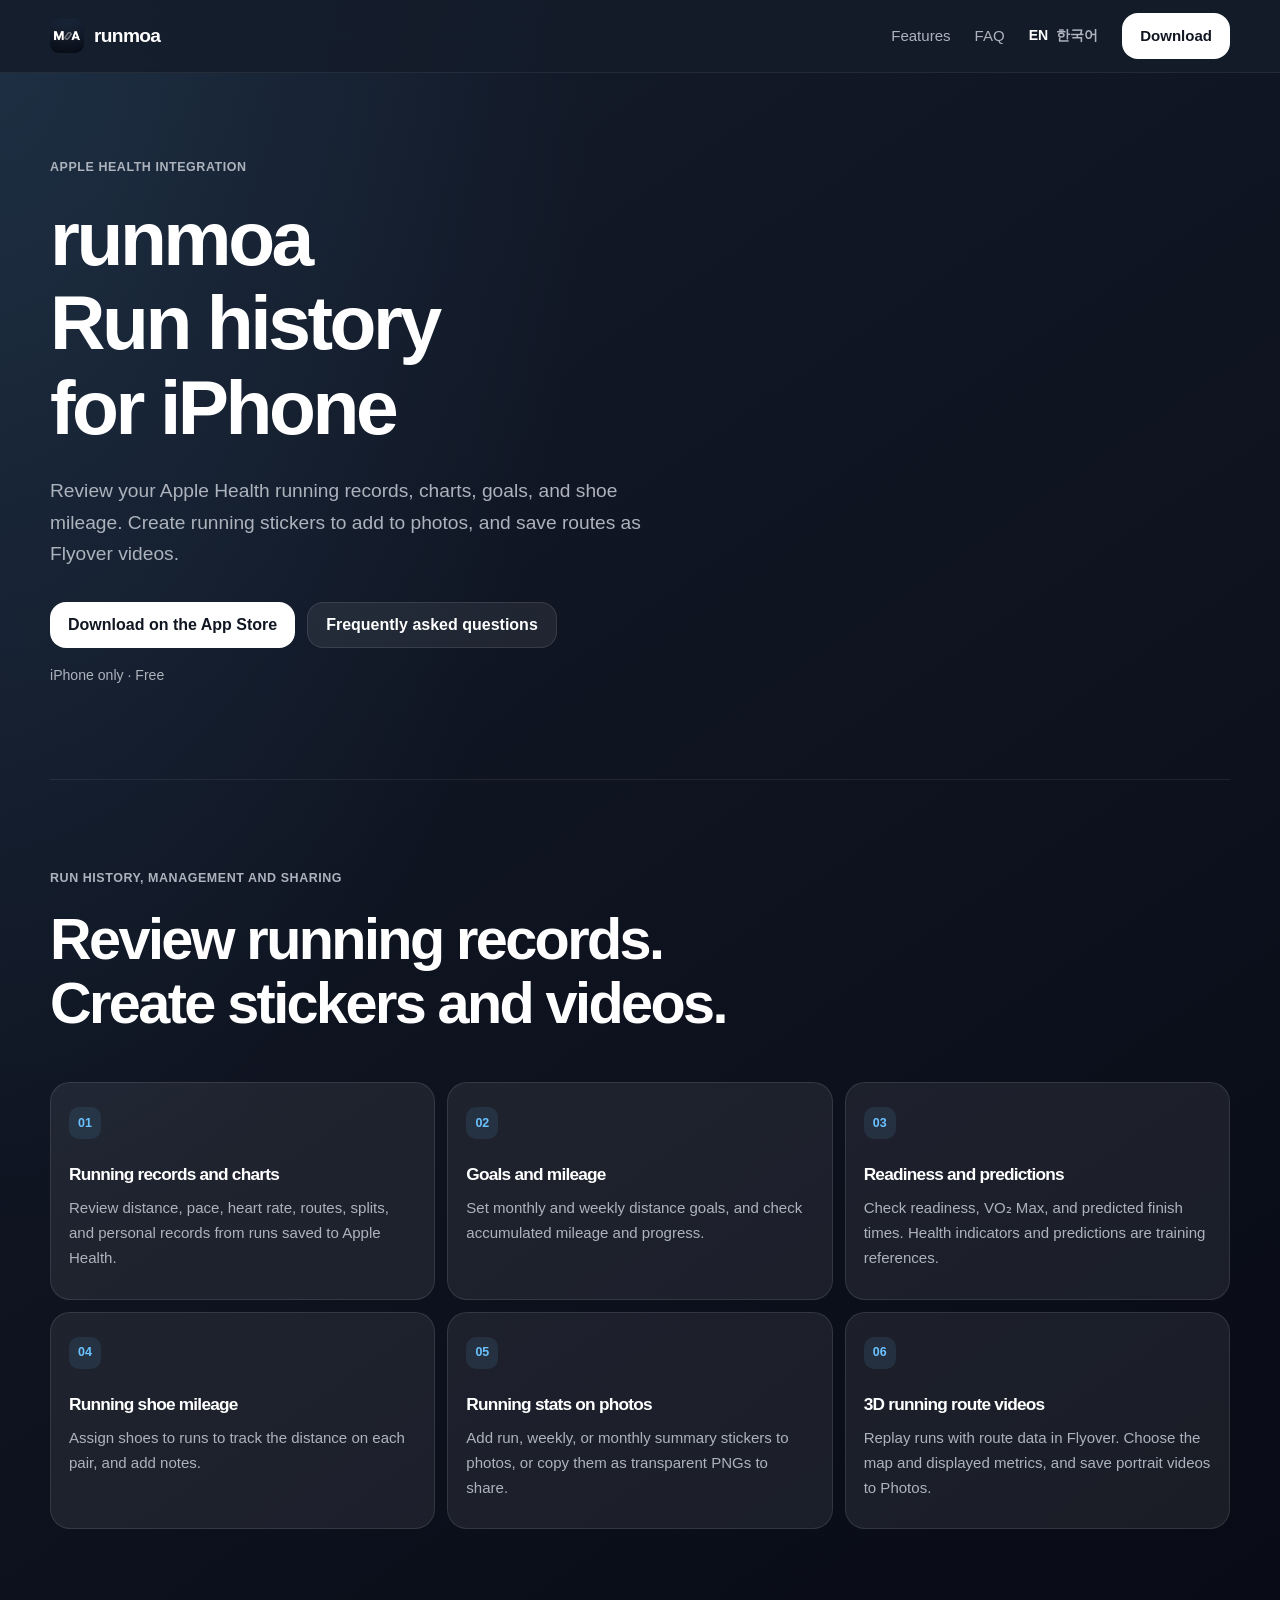
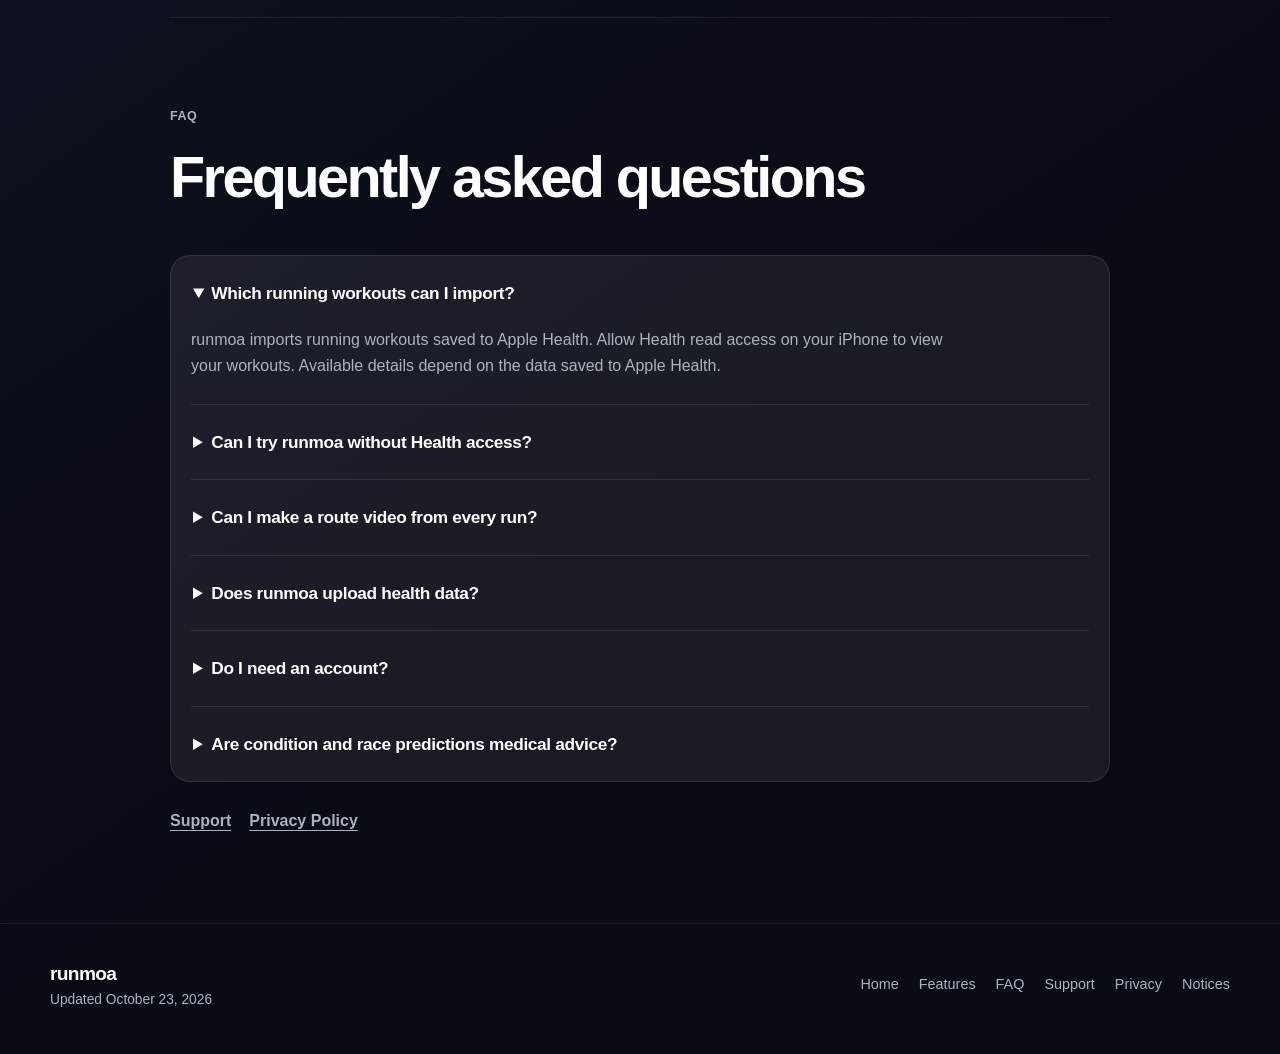
==== commit 98216ad4: "Clarify product features and add concise usage FAQs" ====
--- a/en/index.html
+++ b/en/index.html
@@ -8,7 +8,7 @@
   <link rel="alternate" hreflang="en" href="https://shnoah.github.io/runmoa/en/">
   <link rel="alternate" hreflang="ko" href="https://shnoah.github.io/runmoa/ko/">
   <meta property="og:locale" content="en_US"><meta property="og:title" content="runmoa | Running Records for iPhone"><meta property="og:description" content="An iPhone app for Apple Health running records, goals, shoe mileage, stickers, and Flyover videos."><meta property="og:url" content="https://shnoah.github.io/runmoa/en/"><meta property="og:image" content="https://shnoah.github.io/runmoa/assets/runmoa-icon.png">
-  <meta name="apple-itunes-app" content="app-id=6776083533"><link rel="icon" href="../assets/runmoa-icon.png"><link rel="stylesheet" href="../assets/styles.css?v=5">
+  <meta name="apple-itunes-app" content="app-id=6776083533"><link rel="icon" href="../assets/runmoa-icon.png"><link rel="stylesheet" href="../assets/styles.css?v=6">
   <script type="application/ld+json">{"@context":"https://schema.org","@type":"MobileApplication","name":"runmoa","operatingSystem":"iOS 17.0 or later","applicationCategory":"HealthApplication","description":"An iPhone app for Apple Health running workouts, goals, charts, personal records, shoe mileage, stickers, photo compositions, and Flyover route videos.","url":"https://shnoah.github.io/runmoa/en/","downloadUrl":"https://apps.apple.com/app/id6776083533","offers":{"@type":"Offer","price":"0","priceCurrency":"USD"}}</script>
 </head>
 <body>
@@ -16,8 +16,8 @@
   <header class="site-header"><nav class="nav-shell" aria-label="Main navigation"><a class="brand" href="./" aria-label="runmoa home"><img src="../assets/runmoa-icon.png" alt="" width="34" height="34"><span>runmoa</span></a><div class="nav-links"><a href="#features">Features</a><a href="#faq">FAQ</a><span class="language-switch"><strong>EN</strong><a href="../ko/" onclick="localStorage.setItem('runmoa-language','ko')">한국어</a></span><a class="nav-cta" href="https://apps.apple.com/app/id6776083533">Download</a></div></nav></header>
   <main id="main">
     <section class="hero"><div class="hero-content"><p class="eyebrow">APPLE HEALTH INTEGRATION</p><h1>runmoa<br>Run history<br><span>for iPhone</span></h1><p class="hero-copy">Review your Apple Health running records, charts, goals, and shoe mileage. Create running stickers to add to photos, and save routes as Flyover videos.</p><div class="hero-actions"><a class="button-primary" href="https://apps.apple.com/app/id6776083533">Download on the App Store</a><a class="button-secondary" href="#faq">Frequently asked questions</a></div><p class="hero-note">iPhone only · Free</p></div><figure class="hero-visual"><img src="../assets/screenshots/home.png" alt="runmoa Home showing goals, yearly distance, running condition, VO₂ Max, and recent runs" width="647" height="1400"></figure></section>
-    <section class="section" id="features"><div class="section-heading"><p class="eyebrow">RUN HISTORY, MANAGEMENT AND SHARING</p><h2>Review running records.<br>Create stickers and videos.</h2></div><div class="feature-list"><article class="feature-item"><span class="feature-index">01</span><h3>Goals and mileage</h3><p>Track monthly and weekly goals alongside your accumulated distance.</p></article><article class="feature-item"><span class="feature-index">02</span><h3>Charts and splits</h3><p>Review your route, pace, heart rate, cadence, elevation, and splits.</p></article><article class="feature-item"><span class="feature-index">03</span><h3>Readiness and predictions</h3><p>Check readiness, VO₂ Max, and predicted finish times for training reference.</p></article><article class="feature-item"><span class="feature-index">04</span><h3>PRs and shoes</h3><p>Review personal records, assign shoes to runs, and keep track of mileage and notes.</p></article><article class="feature-item"><span class="feature-index">05</span><h3>Stickers and Flyover</h3><p>Create run and weekly or monthly summary stickers, add them to photos, and save 3D route videos.</p></article></div></section>
-    <section class="section faq-section" id="faq"><div class="section-heading"><p class="eyebrow">FAQ</p><h2>Frequently asked questions</h2></div><div class="faq-list"><details open><summary>Which running workouts can I import?</summary><p>runmoa imports running workouts saved to Apple Health. Allow Health read access on your iPhone to view your workouts. Available details depend on the data saved to Apple Health.</p></details><details><summary>Does runmoa upload health data?</summary><p>No. runmoa does not upload Apple Health workouts, route coordinates, heart rate samples, notes, or shoe data to a developer server. For an outdoor run with a route, it may send the first valid route coordinate and run start time to Apple Maps for a concise location name and to Apple Weather through WeatherKit for historical weather. Distributed builds use Firebase Analytics and Crashlytics without attaching those sensitive details.</p></details><details><summary>Do I need an account?</summary><p>No account is required. You can also explore a bundled sample run before granting Apple Health access.</p></details><details><summary>Are condition and race predictions medical advice?</summary><p>No. They are training references only and are not intended for diagnosis or treatment.</p></details></div><div class="faq-support-links"><a href="support/">Support</a><a href="privacy/">Privacy Policy</a></div></section>
+    <section class="section" id="features"><div class="section-heading"><p class="eyebrow">RUN HISTORY, MANAGEMENT AND SHARING</p><h2>Review running records.<br>Create stickers and videos.</h2></div><div class="feature-list"><article class="feature-item"><span class="feature-index">01</span><h3>Running records and charts</h3><p>Review distance, pace, heart rate, routes, splits, and personal records from runs saved to Apple Health.</p></article><article class="feature-item"><span class="feature-index">02</span><h3>Goals and mileage</h3><p>Set monthly and weekly distance goals, and check accumulated mileage and progress.</p></article><article class="feature-item"><span class="feature-index">03</span><h3>Readiness and predictions</h3><p>Check readiness, VO₂ Max, and predicted finish times. Health indicators and predictions are training references.</p></article><article class="feature-item"><span class="feature-index">04</span><h3>Running shoe mileage</h3><p>Assign shoes to runs to track the distance on each pair, and add notes.</p></article><article class="feature-item"><span class="feature-index">05</span><h3>Running stats on photos</h3><p>Add run, weekly, or monthly summary stickers to photos, or copy them as transparent PNGs to share.</p></article><article class="feature-item"><span class="feature-index">06</span><h3>3D running route videos</h3><p>Replay runs with route data in Flyover. Choose the map and displayed metrics, and save portrait videos to Photos.</p></article></div></section>
+    <section class="section faq-section" id="faq"><div class="section-heading"><p class="eyebrow">FAQ</p><h2>Frequently asked questions</h2></div><div class="faq-list"><details open><summary>Which running workouts can I import?</summary><p>runmoa imports running workouts saved to Apple Health. Allow Health read access on your iPhone to view your workouts. Available details depend on the data saved to Apple Health.</p></details><details><summary>Can I try runmoa without Health access?</summary><p>Yes. You can explore the screens and features with a sample run before allowing Apple Health read access. Health read access is required to import your own runs.</p></details><details><summary>Can I make a route video from every run?</summary><p>No. Flyover is available for runs with route data. Choose the map style, route color, and displayed metrics, then save a portrait video to Photos.</p></details><details><summary>Does runmoa upload health data?</summary><p>No. runmoa does not upload Apple Health workouts, route coordinates, heart rate samples, notes, or shoe data to a developer server. For an outdoor run with a route, it may send the first valid route coordinate and run start time to Apple Maps for a concise location name and to Apple Weather through WeatherKit for historical weather. Distributed builds use Firebase Analytics and Crashlytics without attaching those sensitive details.</p></details><details><summary>Do I need an account?</summary><p>No account is required. You can also explore a bundled sample run before granting Apple Health access.</p></details><details><summary>Are condition and race predictions medical advice?</summary><p>No. They are training references only and are not intended for diagnosis or treatment.</p></details></div><div class="faq-support-links"><a href="support/">Support</a><a href="privacy/">Privacy Policy</a></div></section>
   </main>
   <footer class="site-footer"><div class="footer-shell"><div><a class="brand" href="./"><span>runmoa</span></a><div class="footer-meta">Updated October 23, 2026</div></div><div class="footer-links"><a href="./">Home</a><a href="#features">Features</a><a href="#faq">FAQ</a><a href="support/">Support</a><a href="privacy/">Privacy</a><a href="notices/">Notices</a></div></div></footer>
 </body>
--- a/assets/styles.css
+++ b/assets/styles.css
@@ -106,7 +106,7 @@
   margin-bottom: 0; font-size: clamp(2.2rem, 4.5vw, 4rem); line-height: 1.12;
 }
 .feature-list {
-  display: grid; grid-template-columns: repeat(5, minmax(0, 1fr));
+  display: grid; grid-template-columns: repeat(3, minmax(0, 1fr));
   gap: 12px;
 }
 .feature-item { padding: 24px 18px 28px; border: 1px solid var(--line); border-radius: 20px; background: var(--surface); }
@@ -152,7 +152,6 @@
   .feature-list { grid-template-columns: repeat(2, 1fr); }
   .feature-item { border-bottom: 1px solid var(--line); }
   .feature-item:nth-child(2n) { border-right: 1px solid var(--line); }
-  .feature-item:last-child { grid-column: 1 / -1; }
 }
 
 @media (max-width: 760px) {
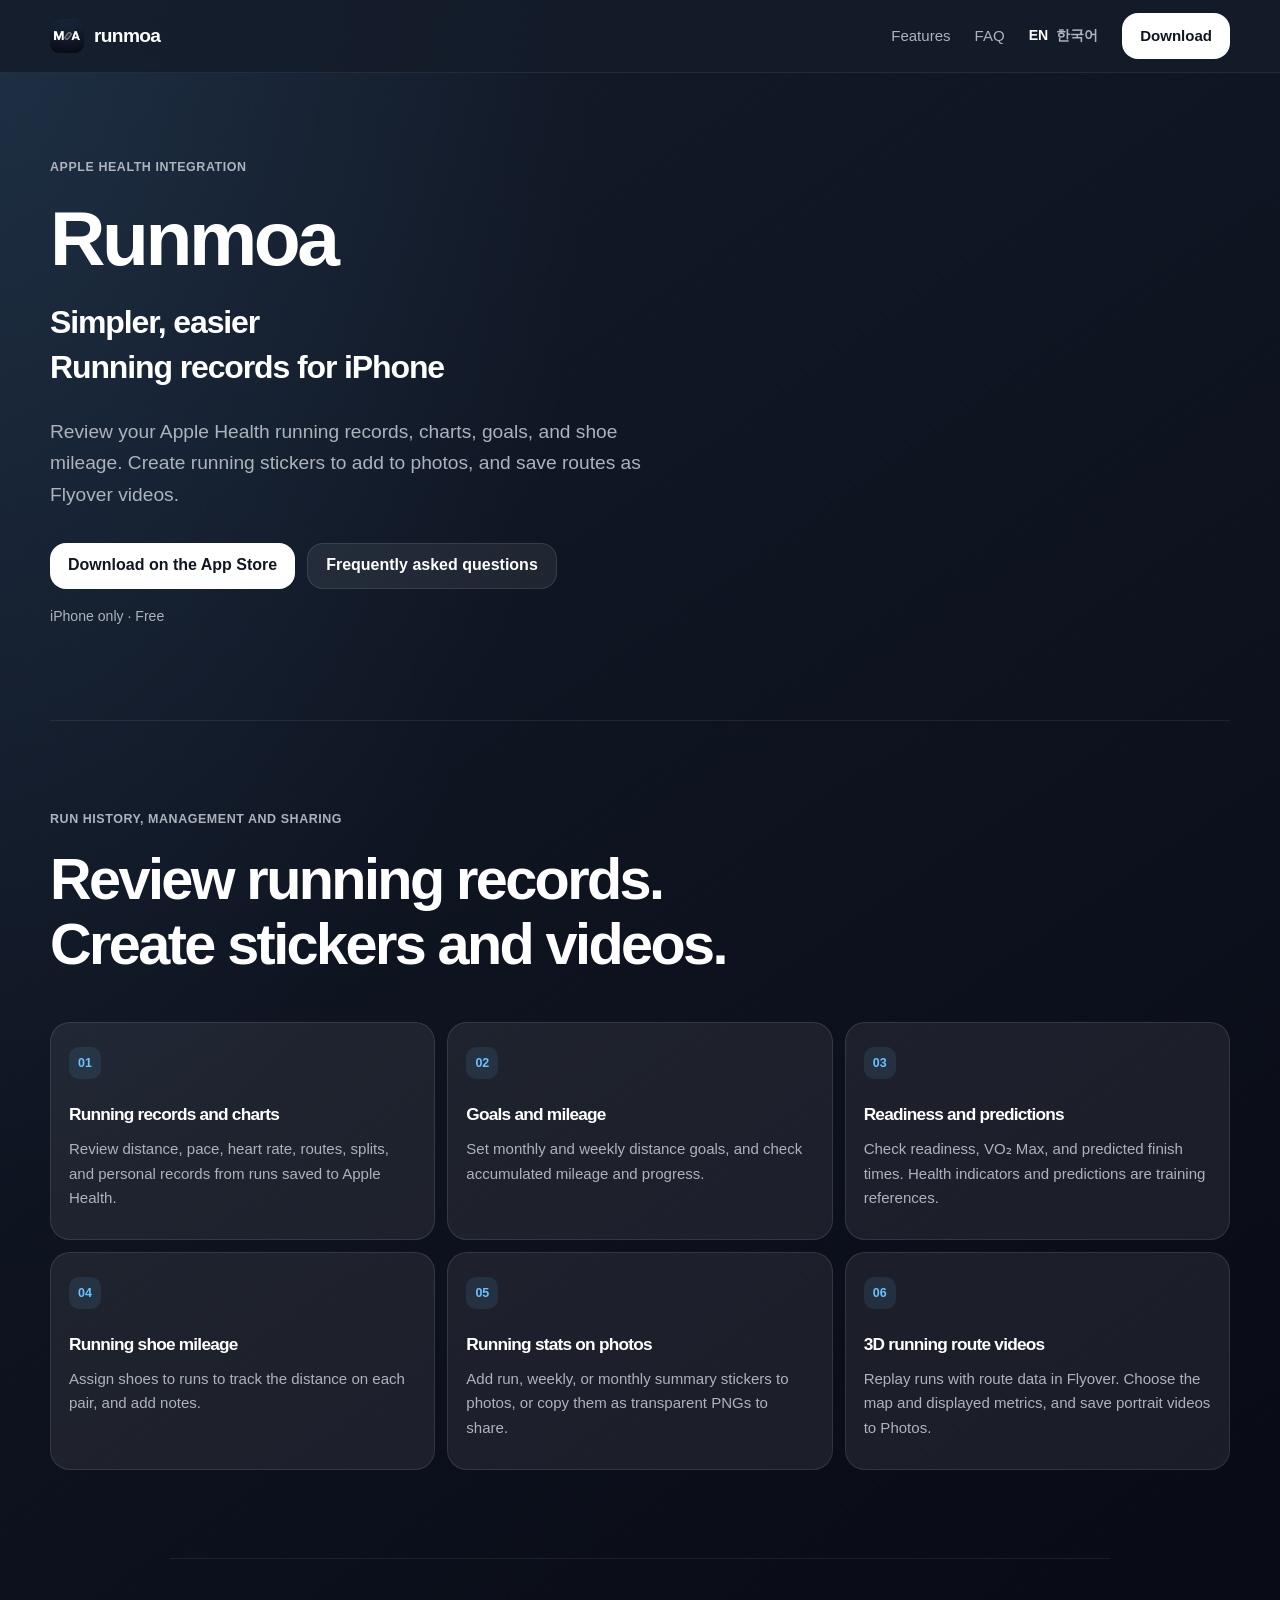
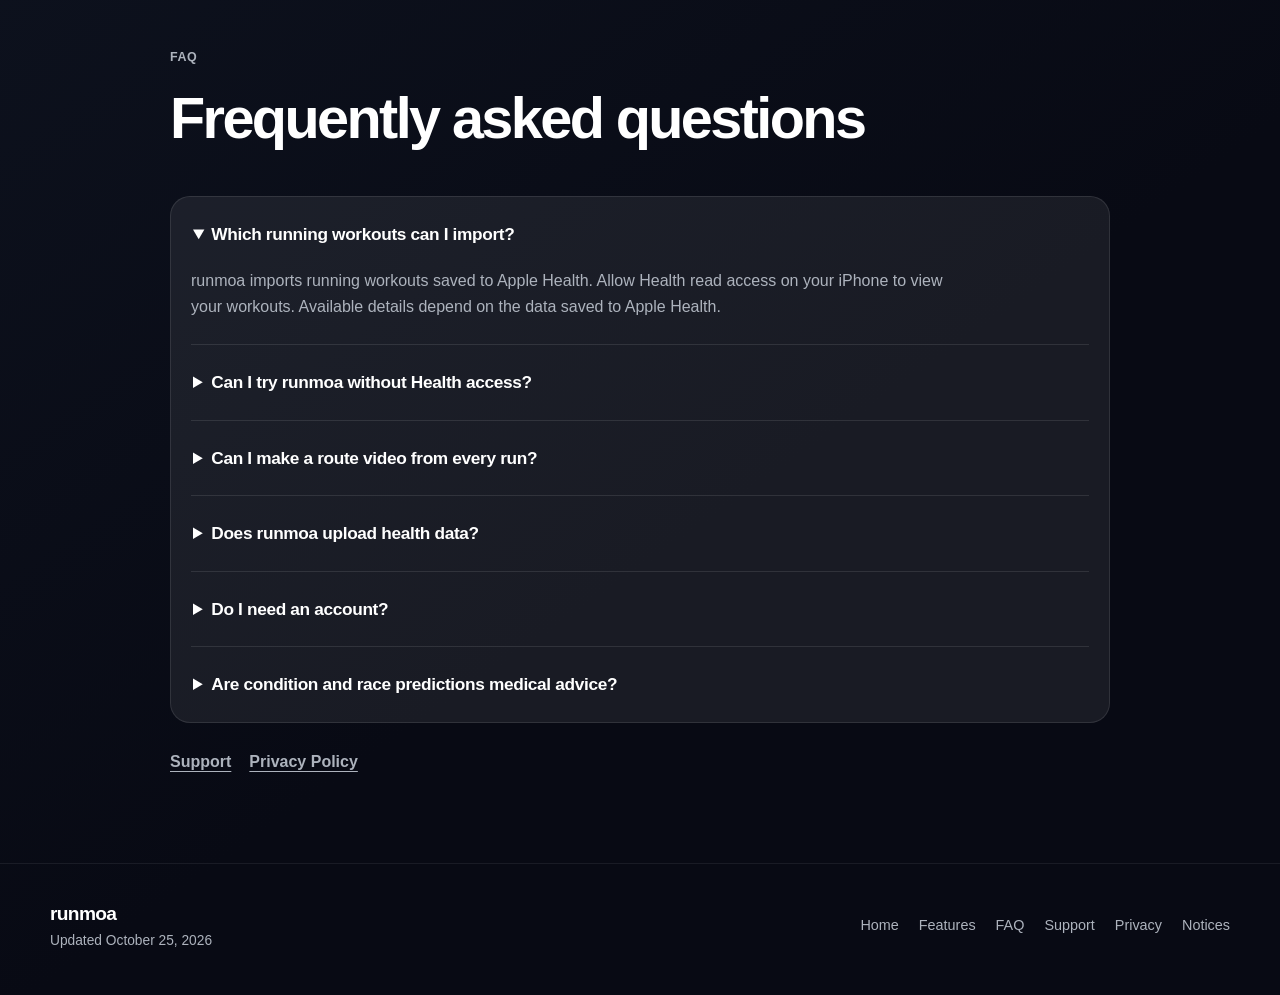
==== commit a719adbb: "Keep Runmoa hero size and add smaller supporting copy" ====
--- a/en/index.html
+++ b/en/index.html
@@ -8,17 +8,17 @@
   <link rel="alternate" hreflang="en" href="https://shnoah.github.io/runmoa/en/">
   <link rel="alternate" hreflang="ko" href="https://shnoah.github.io/runmoa/ko/">
   <meta property="og:locale" content="en_US"><meta property="og:title" content="runmoa | Running Records for iPhone"><meta property="og:description" content="An iPhone app for Apple Health running records, goals, shoe mileage, stickers, and Flyover videos."><meta property="og:url" content="https://shnoah.github.io/runmoa/en/"><meta property="og:image" content="https://shnoah.github.io/runmoa/assets/runmoa-icon.png">
-  <meta name="apple-itunes-app" content="app-id=6776083533"><link rel="icon" href="../assets/runmoa-icon.png"><link rel="stylesheet" href="../assets/styles.css?v=6">
+  <meta name="apple-itunes-app" content="app-id=6776083533"><link rel="icon" href="../assets/runmoa-icon.png"><link rel="stylesheet" href="../assets/styles.css?v=7">
   <script type="application/ld+json">{"@context":"https://schema.org","@type":"MobileApplication","name":"runmoa","operatingSystem":"iOS 17.0 or later","applicationCategory":"HealthApplication","description":"An iPhone app for Apple Health running workouts, goals, charts, personal records, shoe mileage, stickers, photo compositions, and Flyover route videos.","url":"https://shnoah.github.io/runmoa/en/","downloadUrl":"https://apps.apple.com/app/id6776083533","offers":{"@type":"Offer","price":"0","priceCurrency":"USD"}}</script>
 </head>
 <body>
   <a class="skip-link" href="#main">Skip to content</a>
   <header class="site-header"><nav class="nav-shell" aria-label="Main navigation"><a class="brand" href="./" aria-label="runmoa home"><img src="../assets/runmoa-icon.png" alt="" width="34" height="34"><span>runmoa</span></a><div class="nav-links"><a href="#features">Features</a><a href="#faq">FAQ</a><span class="language-switch"><strong>EN</strong><a href="../ko/" onclick="localStorage.setItem('runmoa-language','ko')">한국어</a></span><a class="nav-cta" href="https://apps.apple.com/app/id6776083533">Download</a></div></nav></header>
   <main id="main">
-    <section class="hero"><div class="hero-content"><p class="eyebrow">APPLE HEALTH INTEGRATION</p><h1>runmoa<br>Run history<br><span>for iPhone</span></h1><p class="hero-copy">Review your Apple Health running records, charts, goals, and shoe mileage. Create running stickers to add to photos, and save routes as Flyover videos.</p><div class="hero-actions"><a class="button-primary" href="https://apps.apple.com/app/id6776083533">Download on the App Store</a><a class="button-secondary" href="#faq">Frequently asked questions</a></div><p class="hero-note">iPhone only · Free</p></div><figure class="hero-visual"><img src="../assets/screenshots/home.png" alt="runmoa Home showing goals, yearly distance, running condition, VO₂ Max, and recent runs" width="647" height="1400"></figure></section>
+    <section class="hero"><div class="hero-content"><p class="eyebrow">APPLE HEALTH INTEGRATION</p><h1><span class="hero-app-name">Runmoa</span> <span class="hero-tagline"><span>Simpler, easier</span> <span>Running records for iPhone</span></span></h1><p class="hero-copy">Review your Apple Health running records, charts, goals, and shoe mileage. Create running stickers to add to photos, and save routes as Flyover videos.</p><div class="hero-actions"><a class="button-primary" href="https://apps.apple.com/app/id6776083533">Download on the App Store</a><a class="button-secondary" href="#faq">Frequently asked questions</a></div><p class="hero-note">iPhone only · Free</p></div><figure class="hero-visual"><img src="../assets/screenshots/home.png" alt="runmoa Home showing goals, yearly distance, running condition, VO₂ Max, and recent runs" width="647" height="1400"></figure></section>
     <section class="section" id="features"><div class="section-heading"><p class="eyebrow">RUN HISTORY, MANAGEMENT AND SHARING</p><h2>Review running records.<br>Create stickers and videos.</h2></div><div class="feature-list"><article class="feature-item"><span class="feature-index">01</span><h3>Running records and charts</h3><p>Review distance, pace, heart rate, routes, splits, and personal records from runs saved to Apple Health.</p></article><article class="feature-item"><span class="feature-index">02</span><h3>Goals and mileage</h3><p>Set monthly and weekly distance goals, and check accumulated mileage and progress.</p></article><article class="feature-item"><span class="feature-index">03</span><h3>Readiness and predictions</h3><p>Check readiness, VO₂ Max, and predicted finish times. Health indicators and predictions are training references.</p></article><article class="feature-item"><span class="feature-index">04</span><h3>Running shoe mileage</h3><p>Assign shoes to runs to track the distance on each pair, and add notes.</p></article><article class="feature-item"><span class="feature-index">05</span><h3>Running stats on photos</h3><p>Add run, weekly, or monthly summary stickers to photos, or copy them as transparent PNGs to share.</p></article><article class="feature-item"><span class="feature-index">06</span><h3>3D running route videos</h3><p>Replay runs with route data in Flyover. Choose the map and displayed metrics, and save portrait videos to Photos.</p></article></div></section>
     <section class="section faq-section" id="faq"><div class="section-heading"><p class="eyebrow">FAQ</p><h2>Frequently asked questions</h2></div><div class="faq-list"><details open><summary>Which running workouts can I import?</summary><p>runmoa imports running workouts saved to Apple Health. Allow Health read access on your iPhone to view your workouts. Available details depend on the data saved to Apple Health.</p></details><details><summary>Can I try runmoa without Health access?</summary><p>Yes. You can explore the screens and features with a sample run before allowing Apple Health read access. Health read access is required to import your own runs.</p></details><details><summary>Can I make a route video from every run?</summary><p>No. Flyover is available for runs with route data. Choose the map style, route color, and displayed metrics, then save a portrait video to Photos.</p></details><details><summary>Does runmoa upload health data?</summary><p>No. runmoa does not upload Apple Health workouts, route coordinates, heart rate samples, notes, or shoe data to a developer server. For an outdoor run with a route, it may send the first valid route coordinate and run start time to Apple Maps for a concise location name and to Apple Weather through WeatherKit for historical weather. Distributed builds use Firebase Analytics and Crashlytics without attaching those sensitive details.</p></details><details><summary>Do I need an account?</summary><p>No account is required. You can also explore a bundled sample run before granting Apple Health access.</p></details><details><summary>Are condition and race predictions medical advice?</summary><p>No. They are training references only and are not intended for diagnosis or treatment.</p></details></div><div class="faq-support-links"><a href="support/">Support</a><a href="privacy/">Privacy Policy</a></div></section>
   </main>
-  <footer class="site-footer"><div class="footer-shell"><div><a class="brand" href="./"><span>runmoa</span></a><div class="footer-meta">Updated October 23, 2026</div></div><div class="footer-links"><a href="./">Home</a><a href="#features">Features</a><a href="#faq">FAQ</a><a href="support/">Support</a><a href="privacy/">Privacy</a><a href="notices/">Notices</a></div></div></footer>
+  <footer class="site-footer"><div class="footer-shell"><div><a class="brand" href="./"><span>runmoa</span></a><div class="footer-meta">Updated October 25, 2026</div></div><div class="footer-links"><a href="./">Home</a><a href="#features">Features</a><a href="#faq">FAQ</a><a href="support/">Support</a><a href="privacy/">Privacy</a><a href="notices/">Notices</a></div></div></footer>
 </body>
 </html>
--- a/assets/styles.css
+++ b/assets/styles.css
@@ -73,7 +73,7 @@
 .button-secondary:hover { border-color: rgba(255, 255, 255, 0.28); background: rgba(255, 255, 255, 0.10); }
 
 .hero {
-  display: grid; grid-template-columns: minmax(0, 1fr) auto;
+  display: grid; grid-template-columns: minmax(0, 1fr) minmax(0, 340px);
   align-items: center; gap: clamp(44px, 8vw, 108px);
   padding: 84px 0 92px;
 }
@@ -89,6 +89,13 @@
   font-size: clamp(3rem, 6vw, 5.6rem); line-height: 1.1; font-weight: 750;
 }
 .hero h1 span { color: var(--text); }
+.hero-app-name { display: block; }
+.hero-tagline {
+  display: block; margin-top: 20px;
+  font-size: clamp(1.25rem, 3vw, 2rem); line-height: 1.4;
+  font-weight: 600; letter-spacing: -0.035em;
+}
+.hero-tagline > span { display: block; }
 .hero-copy { max-width: 620px; margin: 0 0 32px; color: var(--muted); font-size: clamp(1.05rem, 2vw, 1.2rem); }
 .hero-actions { display: flex; flex-wrap: wrap; gap: 12px; }
 .hero-note { margin: 16px 0 0; color: var(--muted); font-size: 0.88rem; }
@@ -99,6 +106,7 @@
 }
 .hero-visual img { width: 100%; height: auto; border-radius: 18px; }
 html[lang="en"] .hero-visual { display: none; }
+html[lang="en"] .hero { grid-template-columns: minmax(0, 1fr); }
 
 .section { padding: 88px 0; border-top: 1px solid var(--line-soft); }
 .section-heading { margin-bottom: 46px; }
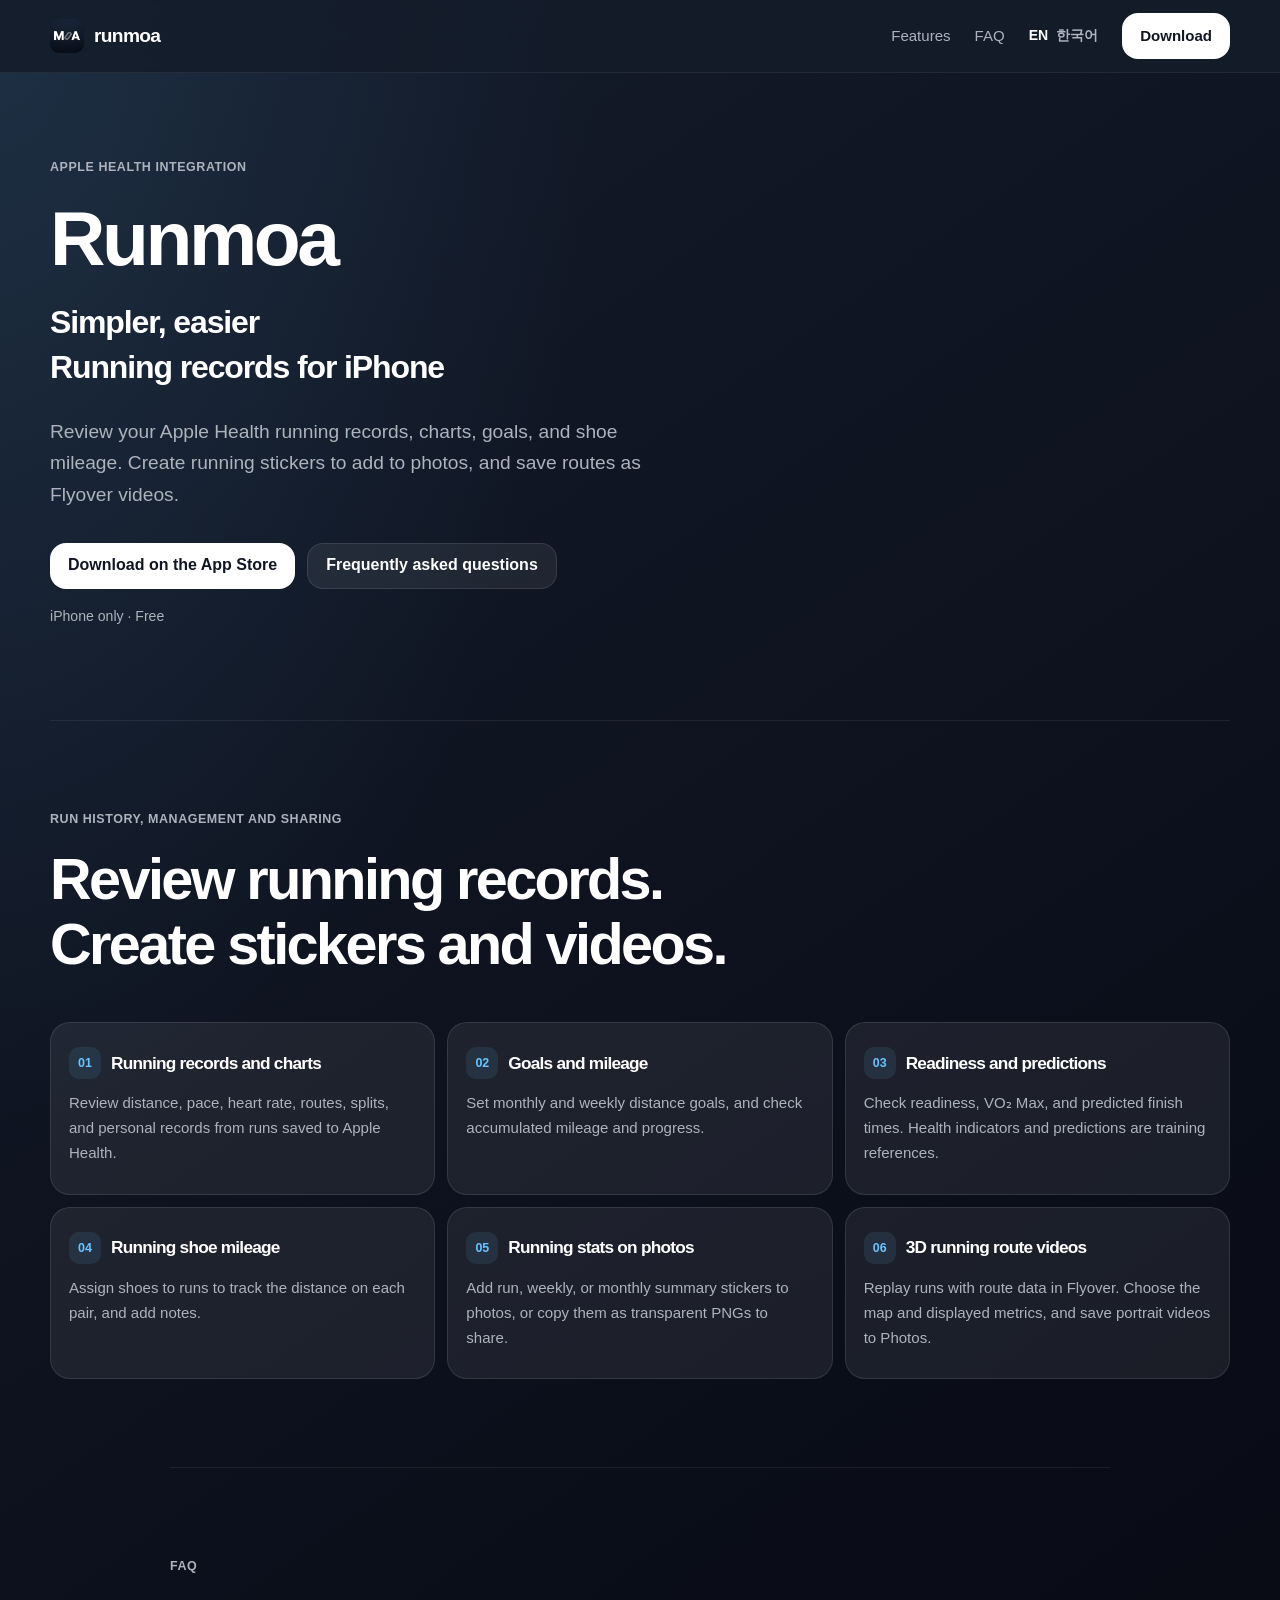
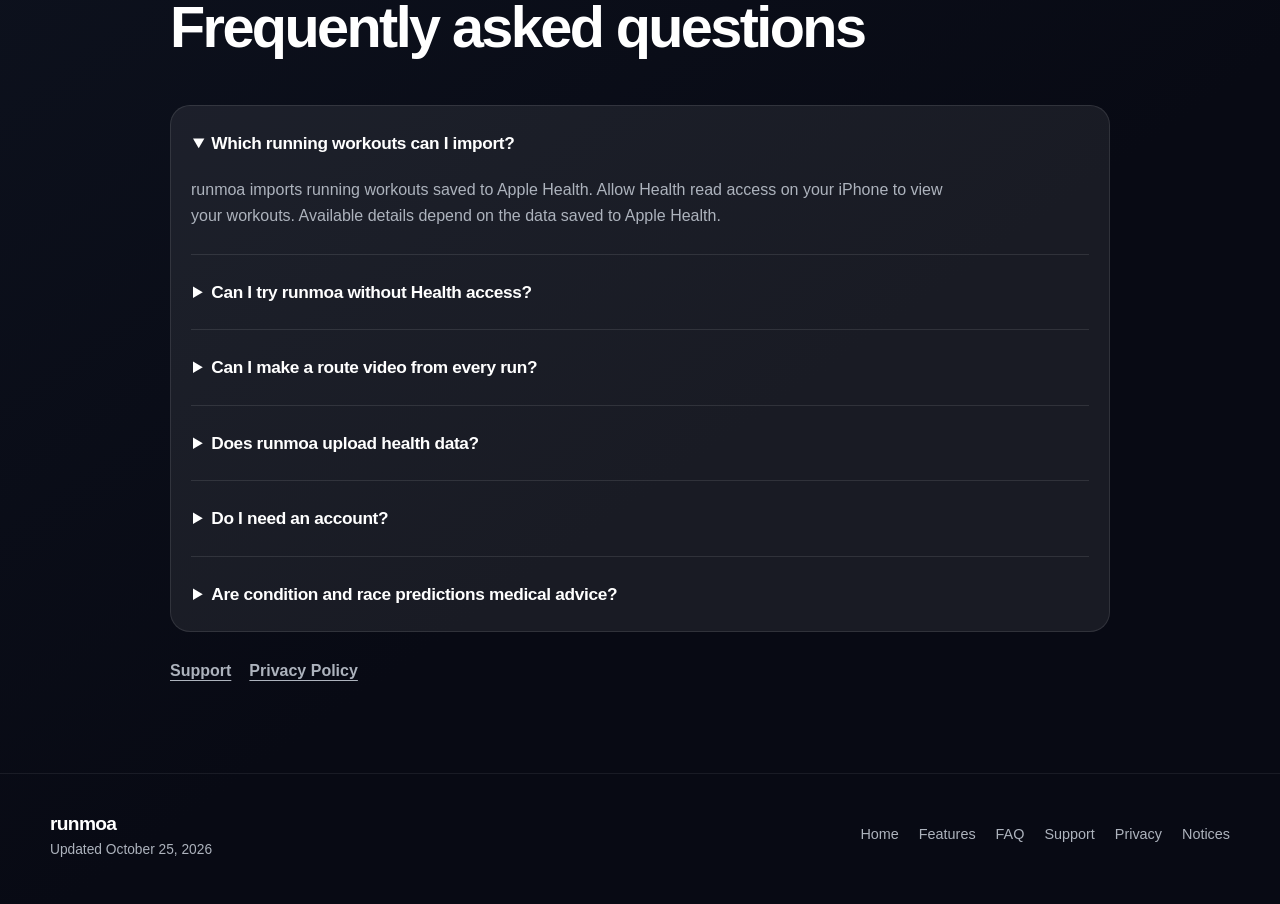
==== commit ddd3b7a2: "Align feature numbers and titles on one row" ====
--- a/en/index.html
+++ b/en/index.html
@@ -8,7 +8,7 @@
   <link rel="alternate" hreflang="en" href="https://shnoah.github.io/runmoa/en/">
   <link rel="alternate" hreflang="ko" href="https://shnoah.github.io/runmoa/ko/">
   <meta property="og:locale" content="en_US"><meta property="og:title" content="runmoa | Running Records for iPhone"><meta property="og:description" content="An iPhone app for Apple Health running records, goals, shoe mileage, stickers, and Flyover videos."><meta property="og:url" content="https://shnoah.github.io/runmoa/en/"><meta property="og:image" content="https://shnoah.github.io/runmoa/assets/runmoa-icon.png">
-  <meta name="apple-itunes-app" content="app-id=6776083533"><link rel="icon" href="../assets/runmoa-icon.png"><link rel="stylesheet" href="../assets/styles.css?v=7">
+  <meta name="apple-itunes-app" content="app-id=6776083533"><link rel="icon" href="../assets/runmoa-icon.png"><link rel="stylesheet" href="../assets/styles.css?v=8">
   <script type="application/ld+json">{"@context":"https://schema.org","@type":"MobileApplication","name":"runmoa","operatingSystem":"iOS 17.0 or later","applicationCategory":"HealthApplication","description":"An iPhone app for Apple Health running workouts, goals, charts, personal records, shoe mileage, stickers, photo compositions, and Flyover route videos.","url":"https://shnoah.github.io/runmoa/en/","downloadUrl":"https://apps.apple.com/app/id6776083533","offers":{"@type":"Offer","price":"0","priceCurrency":"USD"}}</script>
 </head>
 <body>
--- a/assets/styles.css
+++ b/assets/styles.css
@@ -117,11 +117,11 @@
   display: grid; grid-template-columns: repeat(3, minmax(0, 1fr));
   gap: 12px;
 }
-.feature-item { padding: 24px 18px 28px; border: 1px solid var(--line); border-radius: 20px; background: var(--surface); }
+.feature-item { display: grid; grid-template-columns: 32px minmax(0, 1fr); column-gap: 10px; row-gap: 12px; align-content: start; align-items: center; padding: 24px 18px 28px; border: 1px solid var(--line); border-radius: 20px; background: var(--surface); }
 .feature-item:last-child { border-right: 1px solid var(--line); }
-.feature-index { display: inline-flex; align-items: center; justify-content: center; width: 32px; height: 32px; margin-bottom: 24px; border-radius: 10px; background: rgba(107, 194, 255, 0.10); color: var(--accent); font-size: 0.78rem; font-weight: 650; font-variant-numeric: tabular-nums; }
-.feature-item h3 { margin-bottom: 10px; font-size: 1.08rem; line-height: 1.35; }
-.feature-item p { margin: 0; color: var(--muted); font-size: 0.94rem; }
+.feature-index { display: inline-flex; align-items: center; justify-content: center; width: 32px; height: 32px; margin: 0; border-radius: 10px; background: rgba(107, 194, 255, 0.10); color: var(--accent); font-size: 0.78rem; font-weight: 650; font-variant-numeric: tabular-nums; }
+.feature-item h3 { margin: 0; font-size: 1.08rem; line-height: 1.35; }
+.feature-item p { grid-column: 1 / -1; margin: 0; color: var(--muted); font-size: 0.94rem; }
 
 .faq-section { max-width: 940px; }
 .faq-list { border: 1px solid var(--line); border-radius: 20px; padding: 0 20px; background: var(--surface); }
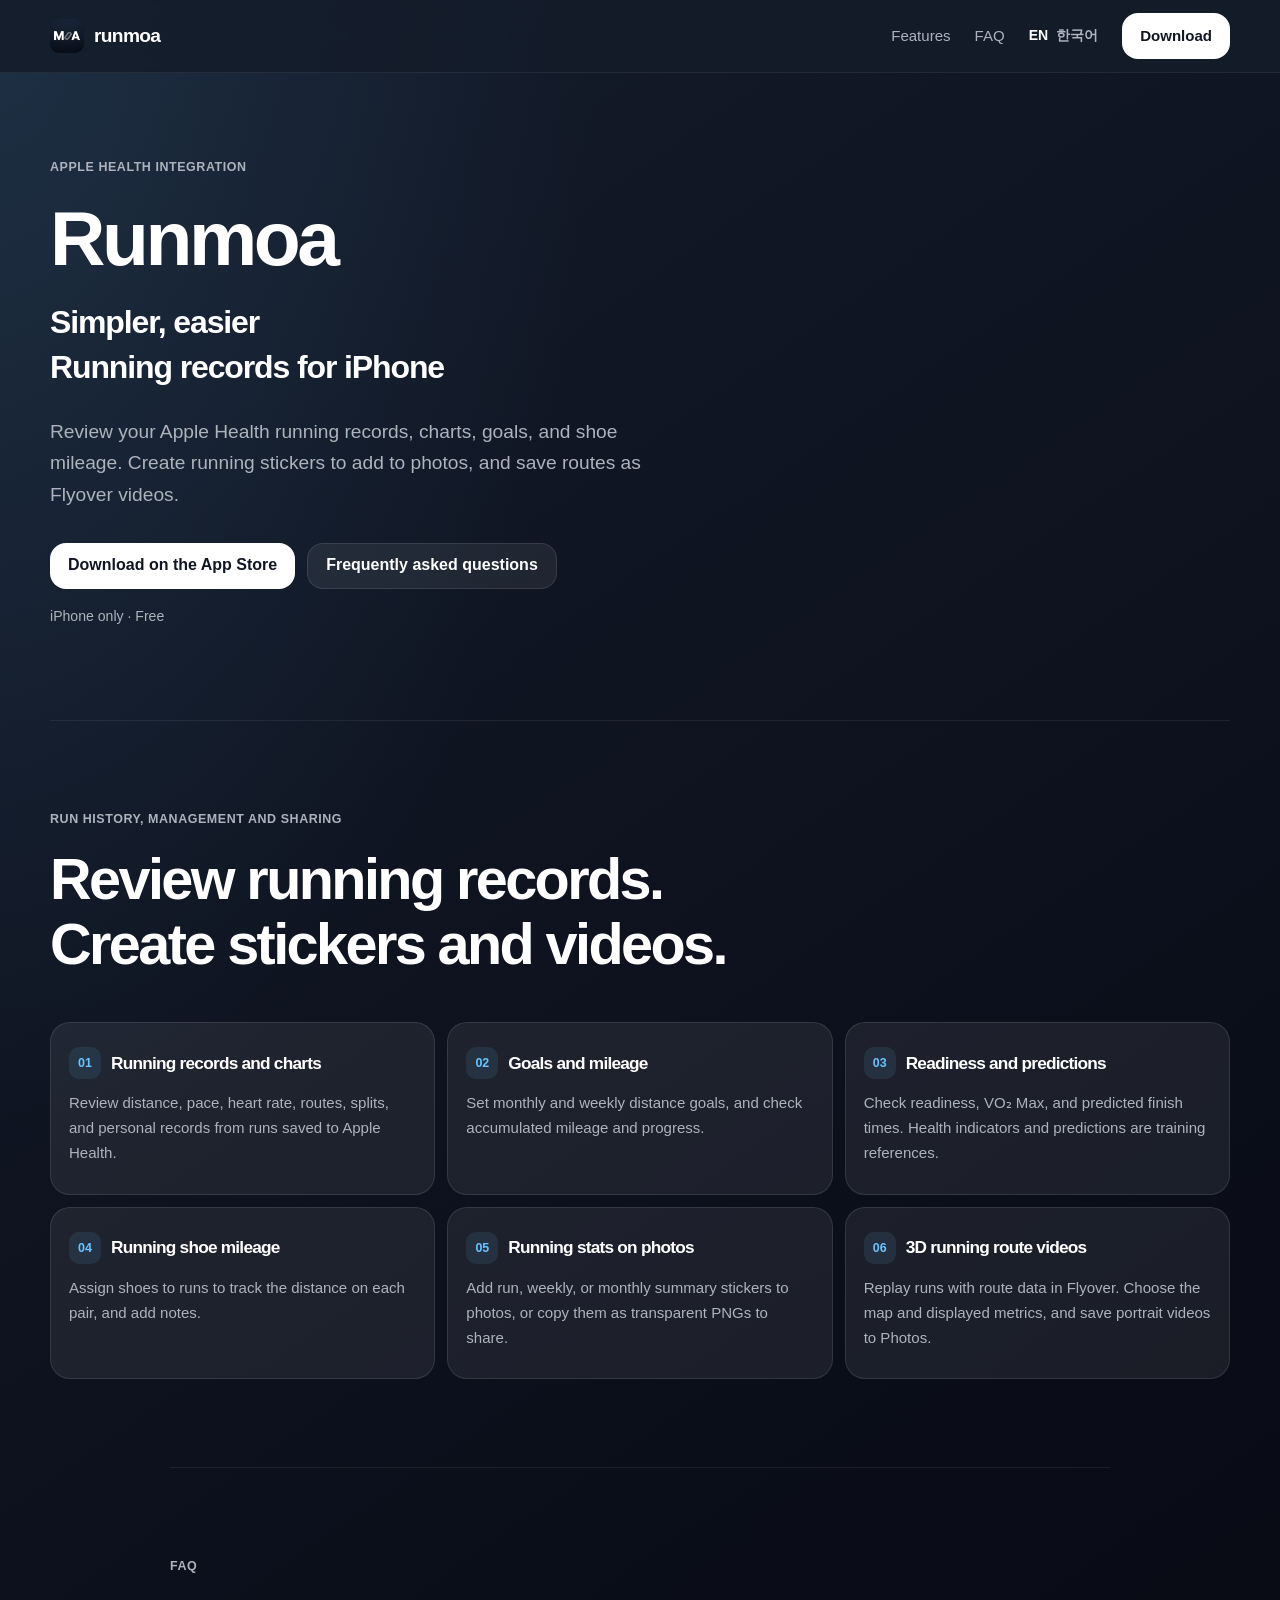
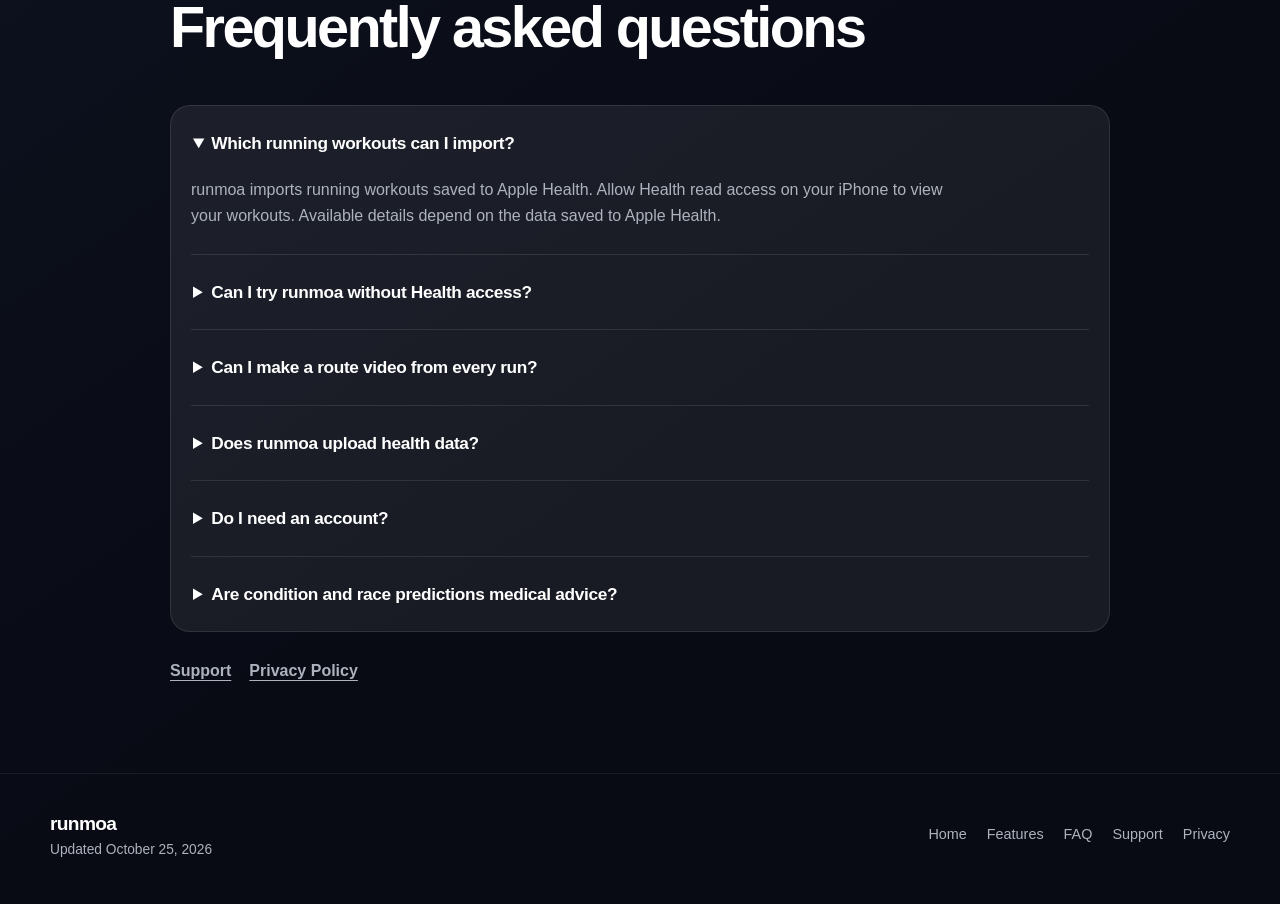
==== commit 7f18428d: "Remove notices navigation and announcement pages" ====
--- a/en/index.html
+++ b/en/index.html
@@ -19,6 +19,6 @@
     <section class="section" id="features"><div class="section-heading"><p class="eyebrow">RUN HISTORY, MANAGEMENT AND SHARING</p><h2>Review running records.<br>Create stickers and videos.</h2></div><div class="feature-list"><article class="feature-item"><span class="feature-index">01</span><h3>Running records and charts</h3><p>Review distance, pace, heart rate, routes, splits, and personal records from runs saved to Apple Health.</p></article><article class="feature-item"><span class="feature-index">02</span><h3>Goals and mileage</h3><p>Set monthly and weekly distance goals, and check accumulated mileage and progress.</p></article><article class="feature-item"><span class="feature-index">03</span><h3>Readiness and predictions</h3><p>Check readiness, VO₂ Max, and predicted finish times. Health indicators and predictions are training references.</p></article><article class="feature-item"><span class="feature-index">04</span><h3>Running shoe mileage</h3><p>Assign shoes to runs to track the distance on each pair, and add notes.</p></article><article class="feature-item"><span class="feature-index">05</span><h3>Running stats on photos</h3><p>Add run, weekly, or monthly summary stickers to photos, or copy them as transparent PNGs to share.</p></article><article class="feature-item"><span class="feature-index">06</span><h3>3D running route videos</h3><p>Replay runs with route data in Flyover. Choose the map and displayed metrics, and save portrait videos to Photos.</p></article></div></section>
     <section class="section faq-section" id="faq"><div class="section-heading"><p class="eyebrow">FAQ</p><h2>Frequently asked questions</h2></div><div class="faq-list"><details open><summary>Which running workouts can I import?</summary><p>runmoa imports running workouts saved to Apple Health. Allow Health read access on your iPhone to view your workouts. Available details depend on the data saved to Apple Health.</p></details><details><summary>Can I try runmoa without Health access?</summary><p>Yes. You can explore the screens and features with a sample run before allowing Apple Health read access. Health read access is required to import your own runs.</p></details><details><summary>Can I make a route video from every run?</summary><p>No. Flyover is available for runs with route data. Choose the map style, route color, and displayed metrics, then save a portrait video to Photos.</p></details><details><summary>Does runmoa upload health data?</summary><p>No. runmoa does not upload Apple Health workouts, route coordinates, heart rate samples, notes, or shoe data to a developer server. For an outdoor run with a route, it may send the first valid route coordinate and run start time to Apple Maps for a concise location name and to Apple Weather through WeatherKit for historical weather. Distributed builds use Firebase Analytics and Crashlytics without attaching those sensitive details.</p></details><details><summary>Do I need an account?</summary><p>No account is required. You can also explore a bundled sample run before granting Apple Health access.</p></details><details><summary>Are condition and race predictions medical advice?</summary><p>No. They are training references only and are not intended for diagnosis or treatment.</p></details></div><div class="faq-support-links"><a href="support/">Support</a><a href="privacy/">Privacy Policy</a></div></section>
   </main>
-  <footer class="site-footer"><div class="footer-shell"><div><a class="brand" href="./"><span>runmoa</span></a><div class="footer-meta">Updated October 25, 2026</div></div><div class="footer-links"><a href="./">Home</a><a href="#features">Features</a><a href="#faq">FAQ</a><a href="support/">Support</a><a href="privacy/">Privacy</a><a href="notices/">Notices</a></div></div></footer>
+  <footer class="site-footer"><div class="footer-shell"><div><a class="brand" href="./"><span>runmoa</span></a><div class="footer-meta">Updated October 25, 2026</div></div><div class="footer-links"><a href="./">Home</a><a href="#features">Features</a><a href="#faq">FAQ</a><a href="support/">Support</a><a href="privacy/">Privacy</a></div></div></footer>
 </body>
 </html>
